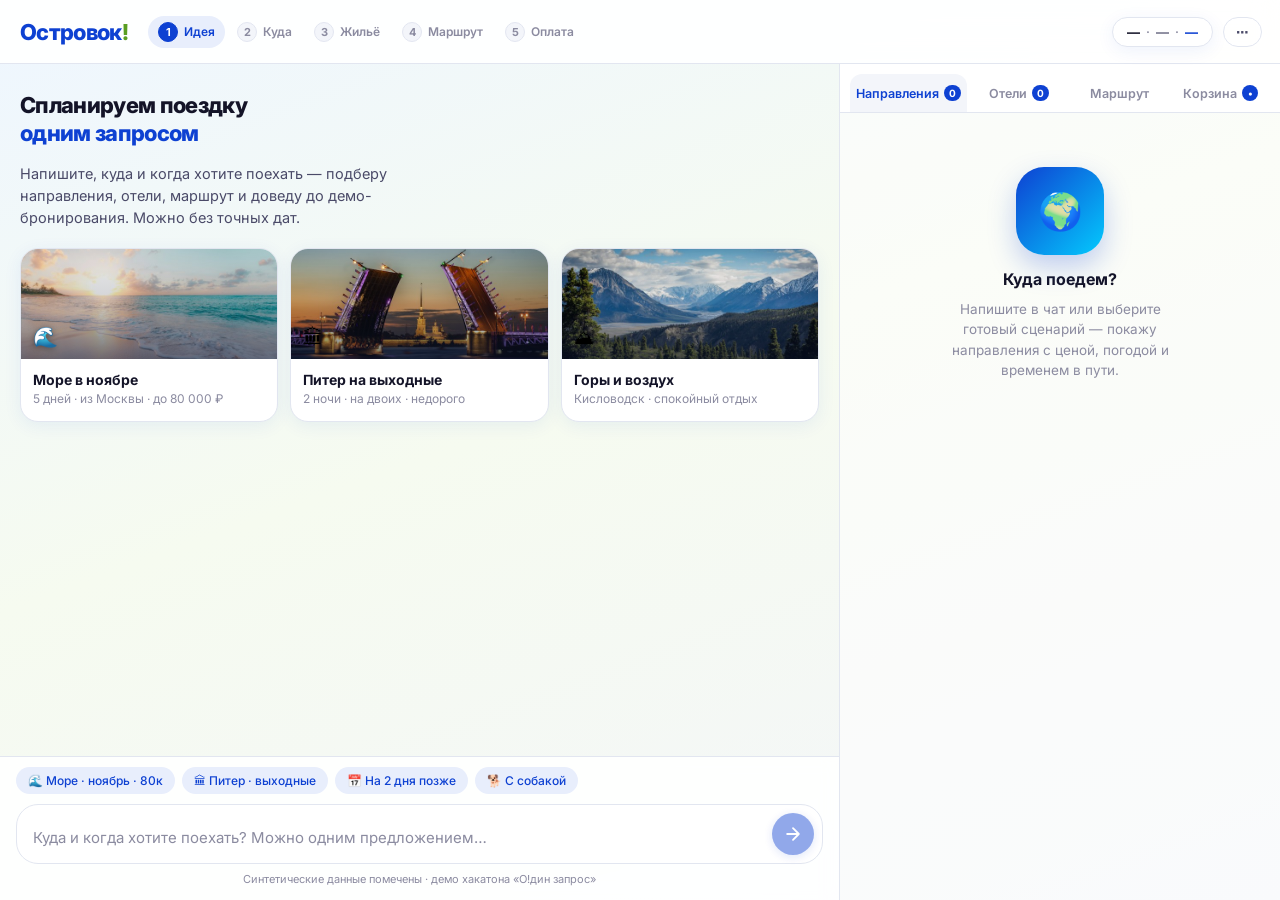
==== index.html @ 37db2387 "лох" ====
<!DOCTYPE html>
<html lang="ru">
<head>
  <meta charset="UTF-8" />
  <meta name="viewport" content="width=device-width, initial-scale=1.0" />
  <title>Островок! · Планировщик поездки</title>
  <link rel="stylesheet" href="css/main.css" />
  <link rel="stylesheet" href="css/chat.css" />
  <link rel="stylesheet" href="css/destinations.css" />
  <link rel="stylesheet" href="css/hotels.css" />
  <link rel="stylesheet" href="css/itinerary.css" />
  <link rel="stylesheet" href="css/checkout.css" />
  <link rel="stylesheet" href="css/responsive.css" />
  <link rel="preconnect" href="https://fonts.googleapis.com" />
  <link rel="preconnect" href="https://fonts.gstatic.com" crossorigin />
  <link href="https://fonts.googleapis.com/css2?family=Inter:wght@400;500;600;700;800&display=swap" rel="stylesheet" />
</head>
<body>
  <div class="app">
    <header class="header">
      <div class="header__brand">
        <span class="logo">Островок<span class="logo__bang">!</span></span>
        <nav class="stepper" id="stepper" aria-label="Этапы поездки">
          <div class="step is-active" data-stage="inspiration"><span>1</span>Идея</div>
          <div class="step" data-stage="destinations"><span>2</span>Куда</div>
          <div class="step" data-stage="hotels"><span>3</span>Жильё</div>
          <div class="step" data-stage="itinerary"><span>4</span>Маршрут</div>
          <div class="step" data-stage="checkout"><span>5</span>Оплата</div>
        </nav>
      </div>
      <div class="header__controls">
        <div class="trip-summary" id="tripSummary" hidden>
          <span class="trip-summary__place" id="summaryPlace">—</span>
          <span class="trip-summary__sep">·</span>
          <span class="trip-summary__meta" id="summaryMeta">—</span>
          <span class="trip-summary__sep">·</span>
          <span class="trip-summary__price" id="summaryPrice">—</span>
        </div>
        <div class="header__menu">
          <button class="btn btn--ghost btn--sm" id="btnMenu" title="Настройки" type="button">⋯</button>
          <div class="menu" id="menu" hidden>
            <label class="menu__item">
              <input type="checkbox" id="mockToggle" checked />
              <span>Mock API (без backend)</span>
            </label>
            <button type="button" class="menu__item menu__btn" id="btnNewSession">Новая сессия</button>
            <div class="menu__hint">API: <code id="apiBaseLabel">localhost:8000</code></div>
          </div>
        </div>
      </div>
    </header>

    <main class="layout">
      <section class="panel panel--chat">
        <div class="chat" id="chat">
          <div class="chat__messages" id="messages"></div>
          <div class="chat__composer">
            <div class="chat__hints" id="hints">
              <button type="button" class="hint" data-text="Хочу на море на 5 дней в ноябре, из Москвы, бюджет до 80 тысяч">🌊 Море · ноябрь · 80к</button>
              <button type="button" class="hint" data-text="Выходные в Питере на двоих, интересно и недорого">🏛 Питер · выходные</button>
              <button type="button" class="hint" data-text="На два дня позже">📅 На 2 дня позже</button>
              <button type="button" class="hint" data-text="С нами собака">🐕 С собакой</button>
            </div>
            <form class="composer" id="composer">
              <textarea id="input" class="composer__input" rows="1"
                placeholder="Куда и когда хотите поехать? Можно одним предложением…"
                autocomplete="off"></textarea>
              <button type="submit" class="btn btn--primary composer__send" id="btnSend" disabled aria-label="Отправить">
                <svg width="20" height="20" viewBox="0 0 24 24" fill="none"><path d="M5 12h14M12 5l7 7-7 7" stroke="currentColor" stroke-width="2.2" stroke-linecap="round" stroke-linejoin="round"/></svg>
              </button>
            </form>
            <p class="composer__note">Синтетические данные помечены · демо хакатона «О!дин запрос»</p>
          </div>
        </div>
      </section>

      <section class="panel panel--side">
        <div class="tabs" role="tablist">
          <button class="tab is-active" data-tab="destinations" type="button">
            Направления <span class="tab__count" id="countDest" hidden>0</span>
          </button>
          <button class="tab" data-tab="hotels" type="button">
            Отели <span class="tab__count" id="countHotels" hidden>0</span>
          </button>
          <button class="tab" data-tab="itinerary" type="button">Маршрут</button>
          <button class="tab" data-tab="cart" type="button">
            Корзина <span class="tab__count" id="countCart" hidden>•</span>
          </button>
        </div>

        <div class="tab-panels">
          <div class="tab-panel is-active" id="panel-destinations">
            <div class="empty" id="destEmpty">
              <div class="empty__visual empty__visual--dest"></div>
              <h3 class="empty__title">Куда поедем?</h3>
              <p>Напишите в чат или выберите готовый сценарий — покажу направления с ценой, погодой и временем в пути.</p>
            </div>
            <div class="cards" id="destCards"></div>
          </div>

          <div class="tab-panel" id="panel-hotels">
            <div class="empty" id="hotelsEmpty">
              <div class="empty__visual empty__visual--hotel"></div>
              <h3 class="empty__title">Жильё появится здесь</h3>
              <p>После выбора направления подберу отели с объяснением, почему они подходят.</p>
            </div>
            <div class="cards" id="hotelCards"></div>
          </div>

          <div class="tab-panel" id="panel-itinerary">
            <div class="empty" id="itinEmpty">
              <div class="empty__visual empty__visual--route"></div>
              <h3 class="empty__title">Маршрут соберётся сам</h3>
              <p>Перелёт → трансфер → заселение → обратный путь. Проверю состыковки и покажу риски.</p>
            </div>
            <div id="itineraryRoot"></div>
          </div>

          <div class="tab-panel" id="panel-cart">
            <div class="empty" id="cartEmpty">
              <div class="empty__visual empty__visual--cart"></div>
              <h3 class="empty__title">Корзина пока пуста</h3>
              <p>Когда соберём поездку — здесь будет итоговая стоимость и кнопка демо-бронирования.</p>
            </div>
            <div id="cartRoot"></div>
          </div>
        </div>
      </section>
    </main>

    <div class="toast" id="toast" hidden role="status"></div>
  </div>
  <script type="module" src="js/main.js"></script>
</body>
</html>
---- css/main.css ----
:root {
  --green: #a8e063;
  --green-soft: #e8f8c8;
  --green-dark: #5a9e22;
  --blue: #0e41d2;
  --blue-soft: #e8eefc;
  --blue-deep: #0a2fa0;
  --ink: #141428;
  --ink-soft: #4a4a68;
  --muted: #8b8ba0;
  --bg: #f3f5fa;
  --bg-wash: linear-gradient(160deg, #eef6ff 0%, #f6fbf0 45%, #f3f5fa 100%);
  --surface: #ffffff;
  --border: #e2e6f0;
  --danger: #e5484d;
  --warning: #f5a524;
  --radius: 18px;
  --radius-sm: 12px;
  --shadow: 0 4px 18px rgba(14, 65, 210, 0.07);
  --shadow-lg: 0 14px 40px rgba(14, 65, 210, 0.12);
  --font: "Inter", system-ui, -apple-system, sans-serif;
  --header-h: 64px;
}
*, *::before, *::after { box-sizing: border-box; margin: 0; padding: 0; }
html, body {
  height: 100%;
  font-family: var(--font);
  background: var(--bg);
  color: var(--ink);
  -webkit-font-smoothing: antialiased;
}
button, textarea, input { font-family: inherit; }
.app {
  display: flex; flex-direction: column; height: 100%;
  max-width: 1480px; margin: 0 auto; background: var(--bg-wash);
}
.header {
  height: var(--header-h);
  display: flex; align-items: center; justify-content: space-between;
  padding: 0 18px 0 20px;
  background: rgba(255,255,255,0.92); backdrop-filter: blur(12px);
  border-bottom: 1px solid var(--border); flex-shrink: 0; z-index: 20; gap: 16px;
}
.header__brand { display: flex; align-items: center; gap: 20px; min-width: 0; }
.logo { font-size: 22px; font-weight: 800; color: var(--blue); letter-spacing: -0.03em; flex-shrink: 0; }
.logo__bang { color: var(--green-dark); }
.stepper { display: flex; align-items: center; gap: 2px; }
.step {
  display: flex; align-items: center; gap: 6px;
  font-size: 12px; font-weight: 600; color: var(--muted);
  padding: 6px 10px; border-radius: 999px; white-space: nowrap; transition: all 0.2s;
}
.step span {
  width: 20px; height: 20px; border-radius: 50%;
  background: var(--bg); border: 1.5px solid var(--border);
  display: inline-flex; align-items: center; justify-content: center;
  font-size: 11px; font-weight: 700;
}
.step.is-active { color: var(--blue); background: var(--blue-soft); }
.step.is-active span { background: var(--blue); border-color: var(--blue); color: #fff; }
.step.is-done { color: var(--green-dark); }
.step.is-done span { background: var(--green); border-color: var(--green); color: var(--ink); }
.trip-summary {
  display: flex; align-items: center; gap: 6px;
  background: var(--surface); border: 1px solid var(--border); border-radius: 999px;
  padding: 6px 14px; font-size: 13px; font-weight: 500; box-shadow: var(--shadow);
  max-width: 360px; overflow: hidden;
}
.trip-summary__place { font-weight: 700; color: var(--ink); }
.trip-summary__meta { color: var(--ink-soft); }
.trip-summary__price { font-weight: 700; color: var(--blue); }
.trip-summary__sep { color: var(--muted); }
.header__controls { display: flex; align-items: center; gap: 10px; flex-shrink: 0; }
.header__menu { position: relative; }
.menu {
  position: absolute; right: 0; top: calc(100% + 8px);
  background: var(--surface); border: 1px solid var(--border); border-radius: var(--radius-sm);
  box-shadow: var(--shadow-lg); padding: 8px; min-width: 220px; z-index: 50;
}
.menu__item {
  display: flex; align-items: center; gap: 8px; width: 100%;
  padding: 10px 12px; font-size: 13px; color: var(--ink);
  border-radius: 8px; cursor: pointer; border: none; background: none; text-align: left;
}
.menu__item:hover { background: var(--bg); }
.menu__btn { font-weight: 600; }
.menu__hint { font-size: 11px; color: var(--muted); padding: 6px 12px 4px; }
.menu__hint code { font-size: 11px; }
.btn {
  display: inline-flex; align-items: center; justify-content: center; gap: 6px;
  border: none; border-radius: 999px; font-weight: 600; font-size: 14px;
  cursor: pointer; transition: background 0.15s, transform 0.1s, box-shadow 0.15s; white-space: nowrap;
}
.btn:active { transform: scale(0.97); }
.btn:disabled { opacity: 0.45; cursor: not-allowed; transform: none; }
.btn--primary {
  background: var(--blue); color: #fff; padding: 10px 18px;
  box-shadow: 0 2px 10px rgba(14, 65, 210, 0.28);
}
.btn--primary:hover:not(:disabled) { background: var(--blue-deep); }
.btn--secondary { background: var(--green); color: var(--ink); padding: 10px 18px; }
.btn--secondary:hover:not(:disabled) { background: var(--green-dark); color: #fff; }
.btn--ghost {
  background: transparent; color: var(--ink-soft); border: 1px solid var(--border); padding: 8px 14px;
}
.btn--ghost:hover:not(:disabled) { background: var(--bg); color: var(--ink); }
.btn--sm { font-size: 13px; padding: 6px 12px; }
.btn--block { width: 100%; }
.layout {
  display: grid; grid-template-columns: 1fr minmax(340px, 440px);
  flex: 1; min-height: 0; overflow: hidden;
}
.panel { display: flex; flex-direction: column; min-height: 0; }
.panel--chat { background: transparent; border-right: 1px solid var(--border); }
.panel--side { background: rgba(255,255,255,0.55); }
.tabs {
  display: flex; gap: 2px; padding: 10px 10px 0;
  background: var(--surface); border-bottom: 1px solid var(--border); flex-shrink: 0;
}
.tab {
  flex: 1; padding: 11px 6px; border: none; background: transparent;
  font-size: 12.5px; font-weight: 600; color: var(--muted);
  border-radius: var(--radius-sm) var(--radius-sm) 0 0; cursor: pointer;
  transition: color 0.15s, background 0.15s;
  display: flex; align-items: center; justify-content: center; gap: 5px;
}
.tab:hover { color: var(--ink-soft); }
.tab.is-active { color: var(--blue); background: var(--bg); }
.tab__count {
  background: var(--blue); color: #fff; font-size: 10px; font-weight: 700;
  min-width: 16px; height: 16px; border-radius: 999px; padding: 0 5px;
  display: inline-flex; align-items: center; justify-content: center;
}
.tab-panels { flex: 1; overflow-y: auto; padding: 14px; }
.tab-panel { display: none; }
.tab-panel.is-active { display: block; }
.empty {
  display: flex; flex-direction: column; align-items: center; text-align: center;
  padding: 40px 20px; color: var(--ink-soft); gap: 10px;
}
.empty__visual {
  width: 88px; height: 88px; border-radius: 28px; margin-bottom: 4px;
  position: relative; overflow: hidden;
}
.empty__visual--dest {
  background: linear-gradient(135deg, #0e41d2 0%, #04cafd 100%);
  box-shadow: 0 12px 28px rgba(14, 65, 210, 0.25);
}
.empty__visual--dest::after {
  content: "🌍"; position: absolute; inset: 0;
  display: flex; align-items: center; justify-content: center; font-size: 36px;
}
.empty__visual--hotel {
  background: linear-gradient(135deg, #a8e063 0%, #0e41d2 100%);
  box-shadow: 0 12px 28px rgba(168, 224, 99, 0.3);
}
.empty__visual--hotel::after {
  content: "🏨"; position: absolute; inset: 0;
  display: flex; align-items: center; justify-content: center; font-size: 36px;
}
.empty__visual--route {
  background: linear-gradient(135deg, #04cafd 0%, #0e41d2 100%);
  box-shadow: 0 12px 28px rgba(4, 202, 253, 0.25);
}
.empty__visual--route::after {
  content: "🗺"; position: absolute; inset: 0;
  display: flex; align-items: center; justify-content: center; font-size: 36px;
}
.empty__visual--cart {
  background: linear-gradient(135deg, #f5a524 0%, #a8e063 100%);
  box-shadow: 0 12px 28px rgba(245, 165, 36, 0.25);
}
.empty__visual--cart::after {
  content: "🛒"; position: absolute; inset: 0;
  display: flex; align-items: center; justify-content: center; font-size: 36px;
}
.empty__title { font-size: 16px; font-weight: 700; color: var(--ink); }
.empty p { font-size: 13.5px; max-width: 240px; line-height: 1.5; color: var(--muted); }
.cards { display: flex; flex-direction: column; gap: 12px; }
.card {
  background: var(--surface); border: 1px solid var(--border); border-radius: var(--radius);
  overflow: hidden; box-shadow: var(--shadow);
  transition: border-color 0.15s, box-shadow 0.15s, transform 0.15s;
}
.card:hover { border-color: #c5cff5; box-shadow: var(--shadow-lg); transform: translateY(-1px); }
.card.is-selected { border-color: var(--blue); box-shadow: 0 0 0 2px rgba(14, 65, 210, 0.22); }
.card__body { padding: 14px 16px 16px; }
.card__title { font-size: 16px; font-weight: 700; margin-bottom: 2px; line-height: 1.25; }
.card__meta { font-size: 13px; color: var(--ink-soft); line-height: 1.4; }
.card__price { font-size: 18px; font-weight: 800; color: var(--blue); letter-spacing: -0.02em; }
.card__price span { font-size: 12px; font-weight: 500; color: var(--muted); }
.card__tags { display: flex; flex-wrap: wrap; gap: 5px; margin: 8px 0; }
.tag {
  font-size: 11px; font-weight: 600; padding: 3px 8px; border-radius: 999px;
  background: var(--bg); color: var(--ink-soft);
}
.tag--demo { background: #fff4e5; color: #b76e00; }
.tag--source { background: var(--green-soft); color: var(--green-dark); }
.card__why {
  font-size: 13px; color: var(--ink-soft); line-height: 1.45;
  margin-top: 8px; padding-top: 8px; border-top: 1px dashed var(--border);
}
.card__actions { display: flex; gap: 8px; margin-top: 12px; }
.toast {
  position: fixed; bottom: 24px; left: 50%; transform: translateX(-50%);
  background: var(--ink); color: #fff; padding: 12px 22px; border-radius: 999px;
  font-size: 14px; font-weight: 500; box-shadow: var(--shadow-lg); z-index: 100;
  animation: toast-in 0.25s ease;
}
@keyframes toast-in {
  from { opacity: 0; transform: translateX(-50%) translateY(12px); }
  to { opacity: 1; transform: translateX(-50%) translateY(0); }
}
::-webkit-scrollbar { width: 6px; }
::-webkit-scrollbar-track { background: transparent; }
::-webkit-scrollbar-thumb { background: #d0d4e4; border-radius: 3px; }
---- css/chat.css ----
.chat { display: flex; flex-direction: column; height: 100%; min-height: 0; }
.chat__messages {
  flex: 1; overflow-y: auto; padding: 20px 20px 12px;
  display: flex; flex-direction: column; gap: 14px;
}
.msg {
  max-width: 88%; display: flex; flex-direction: column; gap: 4px;
  animation: msg-in 0.22s ease;
}
@keyframes msg-in {
  from { opacity: 0; transform: translateY(8px); }
  to { opacity: 1; transform: translateY(0); }
}
.msg--user { align-self: flex-end; }
.msg--agent { align-self: flex-start; }
.msg__row { display: flex; gap: 10px; align-items: flex-end; }
.msg--user .msg__row { flex-direction: row-reverse; }
.msg__avatar {
  width: 32px; height: 32px; border-radius: 50%; flex-shrink: 0;
  display: flex; align-items: center; justify-content: center;
  font-size: 14px; font-weight: 800;
}
.msg--agent .msg__avatar {
  background: linear-gradient(135deg, var(--blue), #04cafd);
  color: #fff; box-shadow: 0 2px 8px rgba(14,65,210,0.25);
}
.msg--user .msg__avatar { background: var(--green); color: var(--ink); }
.msg__bubble {
  padding: 12px 16px; border-radius: 18px;
  font-size: 14.5px; line-height: 1.55; white-space: pre-wrap; word-break: break-word;
}
.msg--user .msg__bubble {
  background: var(--blue); color: #fff; border-bottom-right-radius: 6px;
}
.msg--agent .msg__bubble {
  background: var(--surface); color: var(--ink);
  border: 1px solid var(--border); border-bottom-left-radius: 6px;
  box-shadow: var(--shadow);
}
.msg__meta { font-size: 11px; color: var(--muted); padding: 0 4px 0 42px; }
.msg--user .msg__meta { text-align: right; padding: 0 42px 0 4px; }

/* Welcome */
.welcome {
  display: flex; flex-direction: column; gap: 16px; padding: 8px 0 12px;
}
.welcome__title {
  font-size: 22px; font-weight: 800; letter-spacing: -0.03em; line-height: 1.25;
}
.welcome__title span { color: var(--blue); }
.welcome__sub {
  font-size: 14.5px; color: var(--ink-soft); line-height: 1.5; max-width: 440px;
}
.welcome__grid {
  display: grid; grid-template-columns: repeat(3, 1fr); gap: 12px; margin-top: 4px;
}
.scenario {
  border: none; cursor: pointer; text-align: left;
  background: var(--surface); border-radius: var(--radius);
  overflow: hidden; box-shadow: var(--shadow);
  border: 1px solid var(--border);
  transition: transform 0.15s, box-shadow 0.15s;
  padding: 0;
}
.scenario:hover { transform: translateY(-3px); box-shadow: var(--shadow-lg); }
.scenario__cover {
  height: 110px;
  background-size: cover;
  background-position: center;
  position: relative;
  display: flex;
  align-items: flex-end;
  padding: 10px 12px;
}
.scenario__cover::after {
  content: "";
  position: absolute;
  inset: 0;
  background: linear-gradient(to top, rgba(10, 20, 50, 0.55) 0%, rgba(10, 20, 50, 0.1) 55%, transparent 100%);
  pointer-events: none;
}
.scenario__cover--sea {
  background-image: url("../assets/sea.jpg");
}
.scenario__cover--city {
  background-image: url("../assets/spb.jpg");
}
.scenario__cover--mount {
  background-image: url("../assets/mountains.jpg");
}
.scenario__cover-label {
  position: relative;
  z-index: 1;
  font-size: 20px;
  filter: drop-shadow(0 1px 3px rgba(0,0,0,0.4));
}
.scenario__body { padding: 12px 12px 14px; }
.scenario__name { font-size: 14px; font-weight: 700; margin-bottom: 3px; color: var(--ink); }
.scenario__desc { font-size: 12px; color: var(--muted); line-height: 1.35; }

.typing {
  display: flex; gap: 5px; padding: 14px 18px;
  background: var(--surface); border: 1px solid var(--border);
  border-radius: 18px; border-bottom-left-radius: 6px; width: fit-content;
  box-shadow: var(--shadow);
}
.typing span {
  width: 7px; height: 7px; background: var(--muted); border-radius: 50%;
  animation: bounce 1.2s infinite ease-in-out;
}
.typing span:nth-child(2) { animation-delay: 0.15s; }
.typing span:nth-child(3) { animation-delay: 0.3s; }
@keyframes bounce {
  0%, 60%, 100% { transform: translateY(0); opacity: 0.5; }
  30% { transform: translateY(-5px); opacity: 1; }
}
.chat__composer {
  padding: 10px 16px 14px; border-top: 1px solid var(--border);
  background: rgba(255,255,255,0.9); backdrop-filter: blur(8px); flex-shrink: 0;
}
.chat__hints { display: flex; flex-wrap: wrap; gap: 7px; margin-bottom: 10px; }
.hint {
  font-size: 12px; font-weight: 500; color: var(--blue);
  background: var(--blue-soft); border: none; border-radius: 999px;
  padding: 6px 12px; cursor: pointer; transition: background 0.15s;
}
.hint:hover { background: #d4defa; }
.composer {
  display: flex; align-items: flex-end; gap: 10px;
  background: var(--surface); border: 1.5px solid var(--border);
  border-radius: 22px; padding: 8px 8px 8px 16px;
  transition: border-color 0.15s, box-shadow 0.15s;
}
.composer:focus-within {
  border-color: var(--blue); box-shadow: 0 0 0 3px rgba(14, 65, 210, 0.12);
}
.composer__input {
  flex: 1; border: none; background: transparent; resize: none;
  font-size: 15px; line-height: 1.45; max-height: 120px; outline: none;
  color: var(--ink); padding: 6px 0;
}
.composer__input::placeholder { color: var(--muted); }
.composer__send {
  width: 42px; height: 42px; padding: 0; border-radius: 50%; flex-shrink: 0;
}
.composer__note {
  font-size: 11px; color: var(--muted); text-align: center; margin-top: 8px;
}
---- css/destinations.css ----
.dest-card__cover {
  height: 86px; position: relative;
  display: flex; align-items: flex-end; justify-content: space-between;
  padding: 10px 14px; color: #fff;
}
.dest-card__cover-emoji { font-size: 28px; filter: drop-shadow(0 2px 4px rgba(0,0,0,0.2)); }
.dest-card__temp {
  font-size: 13px; font-weight: 700;
  background: rgba(255,255,255,0.22); backdrop-filter: blur(6px);
  padding: 4px 10px; border-radius: 999px;
}
.dest-card__stats {
  display: grid; grid-template-columns: 1fr 1fr; gap: 8px; margin: 10px 0;
  font-size: 13px;
}
.dest-card__stat {
  background: var(--bg); border-radius: var(--radius-sm); padding: 8px 10px;
}
.dest-card__stat strong { display: block; font-size: 14px; color: var(--ink); }
.dest-card__stat span { color: var(--muted); font-size: 11px; }
.cover-sochi { background: linear-gradient(135deg, #0e41d2 0%, #04cafd 100%); }
.cover-kaliningrad { background: linear-gradient(135deg, #1a5f4a 0%, #a8e063 100%); }
.cover-mineralnye { background: linear-gradient(135deg, #5b4b8a 0%, #04cafd 100%); }
.cover-spb { background: linear-gradient(135deg, #1e3a5f 0%, #7eb8da 100%); }
.cover-default { background: linear-gradient(135deg, #0e41d2 0%, #a8e063 100%); }
---- css/hotels.css ----
.hotel-card__header { display: flex; gap: 12px; }
.hotel-card__thumb {
  width: 76px; height: 76px; border-radius: var(--radius-sm); flex-shrink: 0;
  background: linear-gradient(135deg, var(--blue-soft), var(--green-soft));
  display: flex; align-items: center; justify-content: center; font-size: 30px;
}
.hotel-card__info { flex: 1; min-width: 0; }
.hotel-card__stars { color: #f5a524; font-size: 13px; letter-spacing: 1px; }
.hotel-card__amenities { display: flex; flex-wrap: wrap; gap: 4px; margin-top: 6px; }
.hotel-card__amenities .tag { font-size: 10px; }
.hotel-card__footer {
  display: flex; justify-content: space-between; align-items: center;
  margin-top: 10px; padding-top: 10px; border-top: 1px solid var(--border);
}
---- css/itinerary.css ----
.itin { display: flex; flex-direction: column; gap: 0; }
.itin__leg {
  display: grid; grid-template-columns: 28px 1fr; gap: 12px; position: relative;
}
.itin__dot {
  width: 12px; height: 12px; border-radius: 50%; background: var(--blue);
  margin-top: 6px; margin-left: 8px; z-index: 1;
  box-shadow: 0 0 0 3px var(--blue-soft);
}
.itin__leg:not(:last-child) .itin__dot::after {
  content: ""; position: absolute; left: 13px; top: 22px; bottom: -4px;
  width: 2px; background: var(--border);
}
.itin__body {
  background: var(--surface); border: 1px solid var(--border);
  border-radius: var(--radius); padding: 14px 16px; margin-bottom: 12px;
  box-shadow: var(--shadow);
}
.itin__type {
  font-size: 11px; font-weight: 700; text-transform: uppercase;
  letter-spacing: 0.04em; color: var(--blue); margin-bottom: 4px;
}
.itin__title { font-size: 15px; font-weight: 600; margin-bottom: 4px; }
.itin__detail { font-size: 13px; color: var(--ink-soft); line-height: 1.4; }
.itin__time { font-size: 12px; color: var(--muted); margin-top: 6px; }
.warnings { margin-top: 4px; display: flex; flex-direction: column; gap: 8px; }
.warning {
  background: #fff8e6; border: 1px solid #ffe0a3; border-radius: var(--radius-sm);
  padding: 12px 14px; font-size: 13px; color: #7a5a00; line-height: 1.4;
}
.warning--danger { background: #fff0f0; border-color: #ffc9c9; color: #a32d2f; }
.warning strong { display: block; margin-bottom: 2px; }
---- css/checkout.css ----
.cart { display: flex; flex-direction: column; gap: 14px; }
.cart__items { display: flex; flex-direction: column; gap: 10px; }
.cart-item {
  background: var(--surface); border: 1px solid var(--border); border-radius: var(--radius);
  padding: 14px 16px; display: flex; justify-content: space-between;
  align-items: flex-start; gap: 12px; box-shadow: var(--shadow);
}
.cart-item__label { font-size: 12px; color: var(--muted); margin-bottom: 2px; }
.cart-item__name { font-size: 15px; font-weight: 600; }
.cart-item__price { font-size: 15px; font-weight: 700; color: var(--blue); white-space: nowrap; }
.cart__total {
  background: var(--surface); border: 2px solid var(--blue); border-radius: var(--radius);
  padding: 16px; display: flex; justify-content: space-between; align-items: center;
}
.cart__total-label { font-size: 14px; color: var(--ink-soft); }
.cart__total-sum { font-size: 22px; font-weight: 800; color: var(--blue); }
.cart__demo-banner {
  background: linear-gradient(135deg, #fff8e6, #fff0f0);
  border: 1px solid #ffe0a3; border-radius: var(--radius);
  padding: 14px 16px; font-size: 13px; color: #7a5a00; line-height: 1.45;
}
.cart__demo-banner strong { display: block; margin-bottom: 4px; font-size: 14px; }
.cart__actions { display: flex; flex-direction: column; gap: 10px; }
.cart__confirm { width: 100%; padding: 14px; font-size: 15px; }
.cart__success { text-align: center; padding: 32px 16px; }
.cart__success-icon { font-size: 48px; margin-bottom: 12px; }
.cart__success h3 { font-size: 18px; margin-bottom: 8px; }
.cart__success p { font-size: 14px; color: var(--ink-soft); line-height: 1.45; }
.cart__booking-id {
  display: inline-block; margin-top: 12px; font-family: monospace;
  background: var(--bg); padding: 6px 12px; border-radius: 8px;
  font-size: 13px; color: var(--blue);
}
---- css/responsive.css ----
@media (max-width: 960px) {
  .layout { grid-template-columns: 1fr; grid-template-rows: 1fr auto; }
  .panel--chat { border-right: none; border-bottom: 1px solid var(--border); min-height: 52vh; }
  .panel--side { max-height: 42vh; }
  .stepper .step:not(.is-active):not(.is-done) { display: none; }
  .welcome__grid { grid-template-columns: 1fr; }
}
@media (max-width: 600px) {
  .header { padding: 0 12px; }
  .logo { font-size: 18px; }
  .trip-summary { display: none; }
  .chat__messages { padding: 14px 12px 8px; }
  .chat__composer { padding: 10px 12px 12px; }
  .tab-panels { padding: 12px; }
  .msg { max-width: 94%; }
  .chat__hints { display: none; }
  .step span + * { display: none; }
}
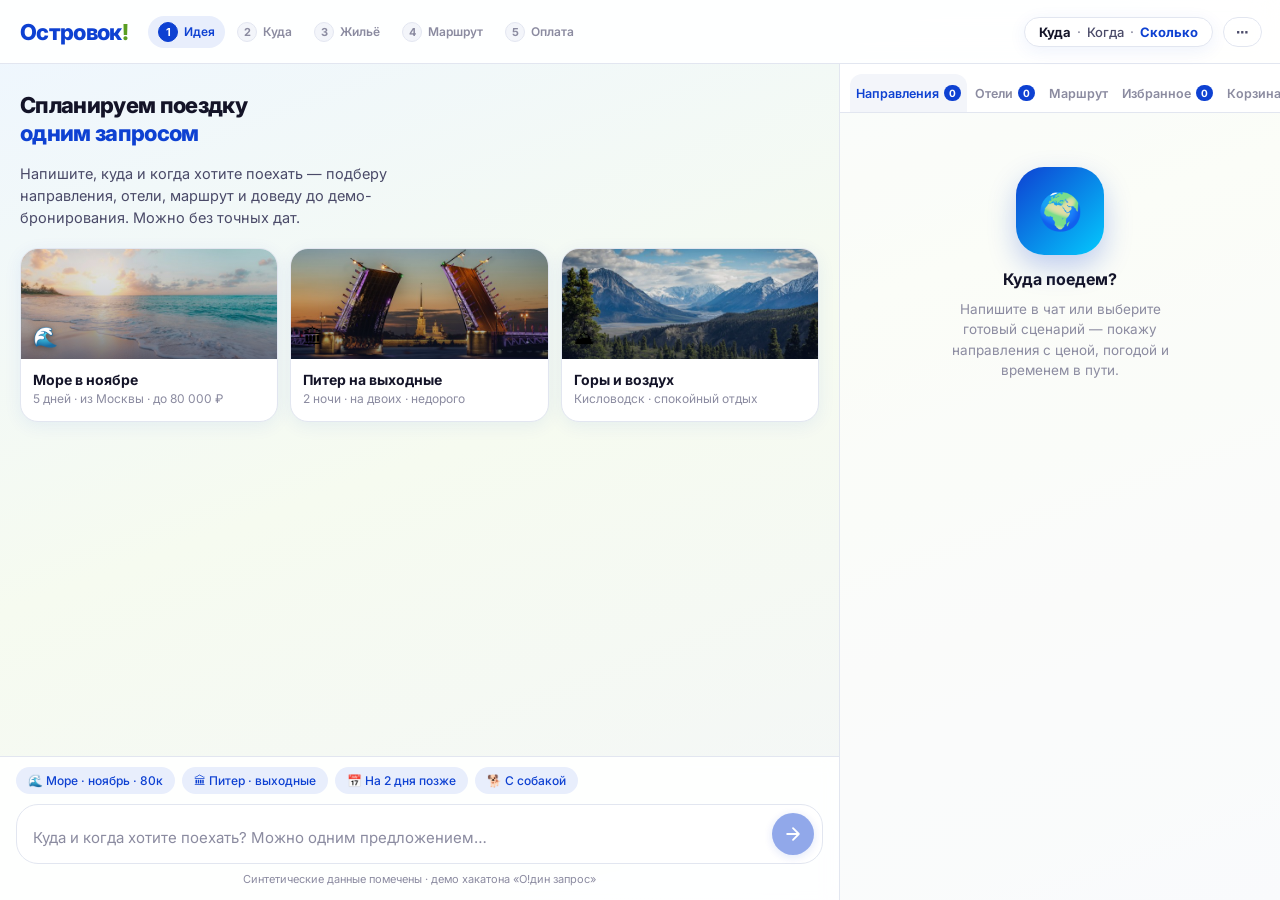
==== commit f298fb64: "пидр" ====
--- a/index.html
+++ b/index.html
@@ -10,6 +10,7 @@
   <link rel="stylesheet" href="css/hotels.css" />
   <link rel="stylesheet" href="css/itinerary.css" />
   <link rel="stylesheet" href="css/checkout.css" />
+  <link rel="stylesheet" href="css/favorites.css" />
   <link rel="stylesheet" href="css/responsive.css" />
   <link rel="preconnect" href="https://fonts.googleapis.com" />
   <link rel="preconnect" href="https://fonts.gstatic.com" crossorigin />
@@ -30,11 +31,11 @@
       </div>
       <div class="header__controls">
         <div class="trip-summary" id="tripSummary" hidden>
-          <span class="trip-summary__place" id="summaryPlace">—</span>
+          <span class="trip-summary__place" id="summaryPlace">Куда</span>
           <span class="trip-summary__sep">·</span>
-          <span class="trip-summary__meta" id="summaryMeta">—</span>
+          <span class="trip-summary__meta" id="summaryMeta">Когда</span>
           <span class="trip-summary__sep">·</span>
-          <span class="trip-summary__price" id="summaryPrice">—</span>
+          <span class="trip-summary__price" id="summaryPrice">Сколько</span>
         </div>
         <div class="header__menu">
           <button class="btn btn--ghost btn--sm" id="btnMenu" title="Настройки" type="button">⋯</button>
@@ -83,6 +84,9 @@
             Отели <span class="tab__count" id="countHotels" hidden>0</span>
           </button>
           <button class="tab" data-tab="itinerary" type="button">Маршрут</button>
+          <button class="tab" data-tab="favorites" type="button">
+            Избранное <span class="tab__count" id="countFav" hidden>0</span>
+          </button>
           <button class="tab" data-tab="cart" type="button">
             Корзина <span class="tab__count" id="countCart" hidden>•</span>
           </button>
@@ -116,6 +120,15 @@
             <div id="itineraryRoot"></div>
           </div>
 
+          <div class="tab-panel" id="panel-favorites">
+            <div class="empty" id="favEmpty">
+              <div class="empty__visual empty__visual--fav"></div>
+              <h3 class="empty__title">Пока пусто</h3>
+              <p>Нажмите ♡ на направлении или отеле — сохранится здесь и не пропадёт при новой поездке.</p>
+            </div>
+            <div id="favRoot"></div>
+          </div>
+
           <div class="tab-panel" id="panel-cart">
             <div class="empty" id="cartEmpty">
               <div class="empty__visual empty__visual--cart"></div>
--- a/css/favorites.css
+++ b/css/favorites.css
@@ -0,0 +1,113 @@
+/* Heart on cards */
+.fav-btn {
+  position: absolute;
+  top: 8px;
+  right: 8px;
+  z-index: 2;
+  width: 32px;
+  height: 32px;
+  border: none;
+  border-radius: 999px;
+  background: rgba(255, 255, 255, 0.9);
+  color: var(--muted);
+  font-size: 16px;
+  line-height: 1;
+  cursor: pointer;
+  display: flex;
+  align-items: center;
+  justify-content: center;
+  box-shadow: 0 2px 8px rgba(0, 0, 0, 0.12);
+  transition: transform 0.15s ease, color 0.15s ease, background 0.15s ease;
+}
+.fav-btn:hover {
+  transform: scale(1.08);
+  color: #e5484d;
+}
+.fav-btn.is-active {
+  color: #e5484d;
+  background: #fff;
+}
+.fav-btn--inline {
+  position: static;
+  width: 28px;
+  height: 28px;
+  flex-shrink: 0;
+  box-shadow: none;
+  background: var(--bg);
+}
+.card__title-row {
+  display: flex;
+  align-items: flex-start;
+  justify-content: space-between;
+  gap: 8px;
+}
+.card__title-row .card__title {
+  flex: 1;
+  min-width: 0;
+}
+
+/* Favorites panel */
+.fav-section {
+  margin-bottom: 20px;
+}
+.fav-section__title {
+  font-size: 13px;
+  font-weight: 600;
+  color: var(--muted);
+  text-transform: uppercase;
+  letter-spacing: 0.04em;
+  margin-bottom: 10px;
+}
+.fav-list {
+  display: flex;
+  flex-direction: column;
+  gap: 8px;
+}
+.fav-item {
+  display: flex;
+  align-items: center;
+  gap: 12px;
+  padding: 12px 14px;
+  background: var(--surface);
+  border: 1px solid var(--border);
+  border-radius: var(--radius-sm);
+  box-shadow: var(--shadow);
+}
+.fav-item__body {
+  flex: 1;
+  min-width: 0;
+}
+.fav-item__title {
+  font-weight: 600;
+  font-size: 14px;
+  color: var(--ink);
+}
+.fav-item__meta {
+  font-size: 12px;
+  color: var(--muted);
+  margin-top: 2px;
+}
+.fav-item__actions {
+  display: flex;
+  gap: 6px;
+  flex-shrink: 0;
+}
+.empty__visual--fav {
+  width: 64px;
+  height: 64px;
+  margin: 0 auto 12px;
+  border-radius: 50%;
+  background: linear-gradient(135deg, #ffe4e8, #fff0f3);
+  position: relative;
+}
+.empty__visual--fav::after {
+  content: "♡";
+  position: absolute;
+  inset: 0;
+  display: flex;
+  align-items: center;
+  justify-content: center;
+  font-size: 28px;
+  color: #e5484d;
+  opacity: 0.7;
+}
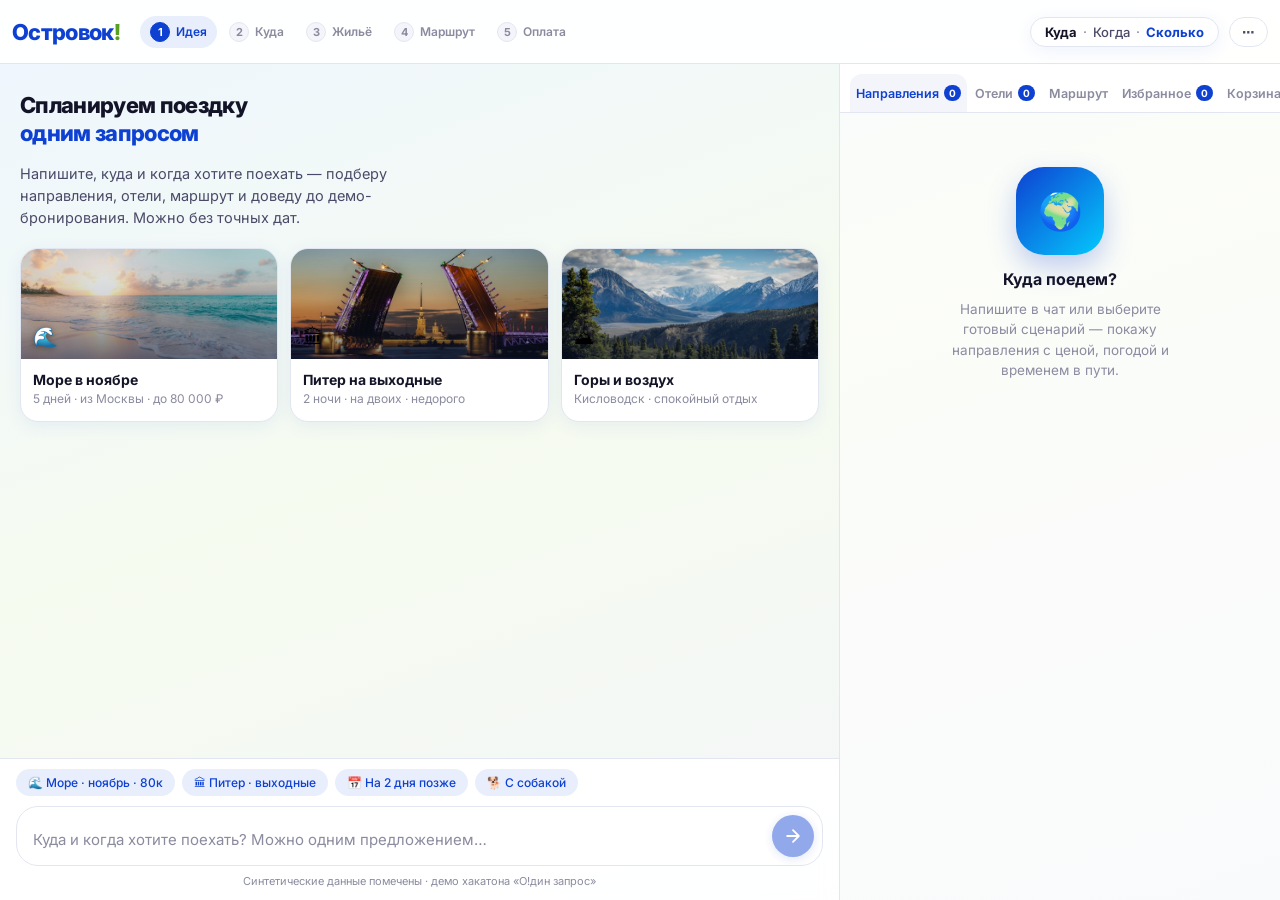
==== commit 5f4a7e80: "пузырь" ====
--- a/index.html
+++ b/index.html
@@ -2,7 +2,7 @@
 <html lang="ru">
 <head>
   <meta charset="UTF-8" />
-  <meta name="viewport" content="width=device-width, initial-scale=1.0" />
+  <meta name="viewport" content="width=device-width, initial-scale=1.0, viewport-fit=cover" />
   <title>Островок! · Планировщик поездки</title>
   <link rel="stylesheet" href="css/main.css" />
   <link rel="stylesheet" href="css/chat.css" />
--- a/css/main.css
+++ b/css/main.css
@@ -107,12 +107,24 @@
 .btn--sm { font-size: 13px; padding: 6px 12px; }
 .btn--block { width: 100%; }
 .layout {
-  display: grid; grid-template-columns: 1fr minmax(340px, 440px);
-  flex: 1; min-height: 0; overflow: hidden;
+  display: grid;
+  grid-template-columns: 1fr minmax(340px, 440px);
+  grid-template-rows: 1fr;
+  grid-template-areas: "chat side";
+  flex: 1;
+  min-height: 0;
+  overflow: hidden;
 }
 .panel { display: flex; flex-direction: column; min-height: 0; }
-.panel--chat { background: transparent; border-right: 1px solid var(--border); }
-.panel--side { background: rgba(255,255,255,0.55); }
+.panel--chat {
+  grid-area: chat;
+  background: transparent;
+  border-right: 1px solid var(--border);
+}
+.panel--side {
+  grid-area: side;
+  background: rgba(255,255,255,0.55);
+}
 .tabs {
   display: flex; gap: 2px; padding: 10px 10px 0;
   background: var(--surface); border-bottom: 1px solid var(--border); flex-shrink: 0;
--- a/css/responsive.css
+++ b/css/responsive.css
@@ -1,18 +1,405 @@
-@media (max-width: 960px) {
-  .layout { grid-template-columns: 1fr; grid-template-rows: 1fr auto; }
-  .panel--chat { border-right: none; border-bottom: 1px solid var(--border); min-height: 52vh; }
-  .panel--side { max-height: 42vh; }
-  .stepper .step:not(.is-active):not(.is-done) { display: none; }
-  .welcome__grid { grid-template-columns: 1fr; }
-}
-@media (max-width: 600px) {
-  .header { padding: 0 12px; }
-  .logo { font-size: 18px; }
-  .trip-summary { display: none; }
-  .chat__messages { padding: 14px 12px 8px; }
-  .chat__composer { padding: 10px 12px 12px; }
-  .tab-panels { padding: 12px; }
-  .msg { max-width: 94%; }
-  .chat__hints { display: none; }
-  .step span + * { display: none; }
-}
+/* ============================================================
+   Adaptive layout on CSS Grid
+   Breakpoints: desktop > tablet > phone > small phone
+   ============================================================ */
+
+/* Base: fluid type & safe areas */
+html {
+  -webkit-text-size-adjust: 100%;
+  text-size-adjust: 100%;
+}
+
+.app {
+  min-height: 100dvh;
+  min-height: 100vh;
+}
+
+/* ---------- Large tablet / small laptop ≤ 1100px ---------- */
+@media (max-width: 1100px) {
+  .layout {
+    grid-template-columns: 1fr minmax(300px, 380px);
+  }
+
+  .step {
+    padding: 6px 8px;
+    font-size: 11.5px;
+  }
+
+  .step span + * {
+    /* keep labels on tablet landscape */
+  }
+}
+
+/* ---------- Tablet portrait / narrow desktop ≤ 900px ---------- */
+@media (max-width: 900px) {
+  .header {
+    height: auto;
+    min-height: var(--header-h);
+    flex-wrap: wrap;
+    padding: 10px 14px;
+    gap: 10px;
+  }
+
+  .header__brand {
+    flex: 1 1 auto;
+    gap: 12px;
+    min-width: 0;
+  }
+
+  .header__controls {
+    flex: 0 0 auto;
+  }
+
+  .stepper {
+    flex-wrap: wrap;
+  }
+
+  /* Main: chat on top, results below — CSS Grid */
+  .layout {
+    display: grid;
+    grid-template-columns: 1fr;
+    grid-template-rows: minmax(0, 1fr) minmax(240px, 42vh);
+    grid-template-areas:
+      "chat"
+      "side";
+  }
+
+  .panel--chat {
+    grid-area: chat;
+    border-right: none;
+    border-bottom: 1px solid var(--border);
+    min-height: 0;
+  }
+
+  .panel--side {
+    grid-area: side;
+    max-height: none;
+    min-height: 0;
+  }
+
+  .trip-summary {
+    max-width: 220px;
+  }
+
+  .trip-summary__meta {
+    display: none;
+  }
+
+  /* Welcome scenarios: 3 → auto-fit */
+  .welcome__grid {
+    display: grid;
+    grid-template-columns: repeat(auto-fit, minmax(140px, 1fr));
+    gap: 10px;
+  }
+
+  .scenario__cover {
+    height: 96px;
+  }
+}
+
+/* ---------- Large phone / small tablet ≤ 700px ---------- */
+@media (max-width: 700px) {
+  .header {
+    padding: 8px 12px;
+  }
+
+  .logo {
+    font-size: 18px;
+  }
+
+  /* Stepper: only numbers + active/done labels hidden for inactive */
+  .step:not(.is-active):not(.is-done) span + * {
+    display: none;
+  }
+
+  .step {
+    padding: 5px 7px;
+    gap: 4px;
+    font-size: 11px;
+  }
+
+  .trip-summary {
+    display: none;
+  }
+
+  .layout {
+    grid-template-rows: minmax(0, 1fr) minmax(220px, 40vh);
+  }
+
+  .welcome__title {
+    font-size: 19px;
+  }
+
+  .welcome__grid {
+    grid-template-columns: 1fr;
+  }
+
+  .scenario {
+    display: grid;
+    grid-template-columns: 100px 1fr;
+    align-items: stretch;
+  }
+
+  .scenario__cover {
+    height: 100%;
+    min-height: 88px;
+  }
+
+  .scenario__body {
+    display: flex;
+    flex-direction: column;
+    justify-content: center;
+  }
+
+  .chat__messages {
+    padding: 14px 12px 8px;
+  }
+
+  .chat__composer {
+    padding: 8px 12px 12px;
+  }
+
+  .chat__hints {
+    gap: 6px;
+    margin-bottom: 8px;
+  }
+
+  .hint {
+    font-size: 11px;
+    padding: 5px 10px;
+  }
+
+  .tab {
+    font-size: 11.5px;
+    padding: 10px 4px;
+  }
+
+  .tab-panels {
+    padding: 12px;
+  }
+
+  .msg {
+    max-width: 94%;
+  }
+
+  .msg__meta {
+    padding-left: 42px;
+  }
+
+  .msg--user .msg__meta {
+    padding-right: 42px;
+  }
+}
+
+/* ---------- Phone ≤ 480px ---------- */
+@media (max-width: 480px) {
+  .header {
+    padding: 8px 10px;
+    gap: 8px;
+  }
+
+  .logo {
+    font-size: 17px;
+  }
+
+  /* Compact stepper: circles only */
+  .step span + * {
+    display: none;
+  }
+
+  .step {
+    padding: 4px;
+  }
+
+  .stepper {
+    gap: 0;
+  }
+
+  .layout {
+    grid-template-rows: minmax(0, 1fr) minmax(200px, 38vh);
+  }
+
+  .chat__hints {
+    display: none;
+  }
+
+  .welcome__title {
+    font-size: 17px;
+  }
+
+  .welcome__sub {
+    font-size: 13px;
+  }
+
+  .scenario {
+    grid-template-columns: 84px 1fr;
+  }
+
+  .scenario__cover {
+    min-height: 76px;
+  }
+
+  .scenario__name {
+    font-size: 13px;
+  }
+
+  .scenario__desc {
+    font-size: 11px;
+  }
+
+  .composer {
+    border-radius: 18px;
+    padding: 6px 6px 6px 12px;
+  }
+
+  .composer__input {
+    font-size: 16px; /* prevents iOS zoom on focus */
+  }
+
+  .composer__send {
+    width: 40px;
+    height: 40px;
+  }
+
+  .tabs {
+    padding: 8px 6px 0;
+    overflow-x: auto;
+    flex-wrap: nowrap;
+  }
+
+  .tab {
+    flex: 1 0 auto;
+    min-width: 0;
+    font-size: 11px;
+    padding: 9px 6px;
+  }
+
+  .card__title {
+    font-size: 15px;
+  }
+
+  .card__price {
+    font-size: 16px;
+  }
+
+  .dest-card__cover {
+    height: 72px;
+  }
+
+  .hotel-card__thumb {
+    width: 64px;
+    height: 64px;
+    font-size: 24px;
+  }
+
+  .empty {
+    padding: 28px 14px;
+  }
+
+  .empty__visual {
+    width: 72px;
+    height: 72px;
+    border-radius: 22px;
+  }
+}
+
+/* ---------- Very small phones ≤ 360px ---------- */
+@media (max-width: 360px) {
+  .logo {
+    font-size: 15px;
+  }
+
+  .header__brand {
+    gap: 8px;
+  }
+
+  .layout {
+    grid-template-rows: minmax(0, 1fr) minmax(180px, 36vh);
+  }
+
+  .scenario {
+    grid-template-columns: 1fr;
+  }
+
+  .scenario__cover {
+    height: 90px;
+    min-height: 90px;
+  }
+
+  .tab {
+    font-size: 10.5px;
+    padding: 8px 4px;
+  }
+}
+
+/* ---------- Landscape phones ---------- */
+@media (max-height: 500px) and (orientation: landscape) {
+  .layout {
+    grid-template-columns: 1fr 1fr;
+    grid-template-rows: 1fr;
+    grid-template-areas: "chat side";
+  }
+
+  .panel--chat {
+    border-right: 1px solid var(--border);
+    border-bottom: none;
+  }
+
+  .header {
+    padding: 6px 12px;
+  }
+
+  .step span + * {
+    display: none;
+  }
+
+  .welcome__grid {
+    grid-template-columns: repeat(3, 1fr);
+  }
+
+  .scenario {
+    grid-template-columns: 1fr;
+  }
+
+  .scenario__cover {
+    height: 64px;
+    min-height: 64px;
+  }
+
+  .chat__hints {
+    display: none;
+  }
+}
+
+/* ---------- Touch targets ---------- */
+@media (pointer: coarse) {
+  .btn--sm {
+    min-height: 36px;
+    padding: 8px 14px;
+  }
+
+  .hint {
+    min-height: 32px;
+  }
+
+  .tab {
+    min-height: 40px;
+  }
+
+  .composer__send {
+    min-width: 44px;
+    min-height: 44px;
+  }
+}
+
+/* ---------- Safe area (notch / home indicator) ---------- */
+@supports (padding: max(0px)) {
+  .chat__composer {
+    padding-bottom: max(12px, env(safe-area-inset-bottom));
+  }
+
+  .header {
+    padding-left: max(12px, env(safe-area-inset-left));
+    padding-right: max(12px, env(safe-area-inset-right));
+  }
+}
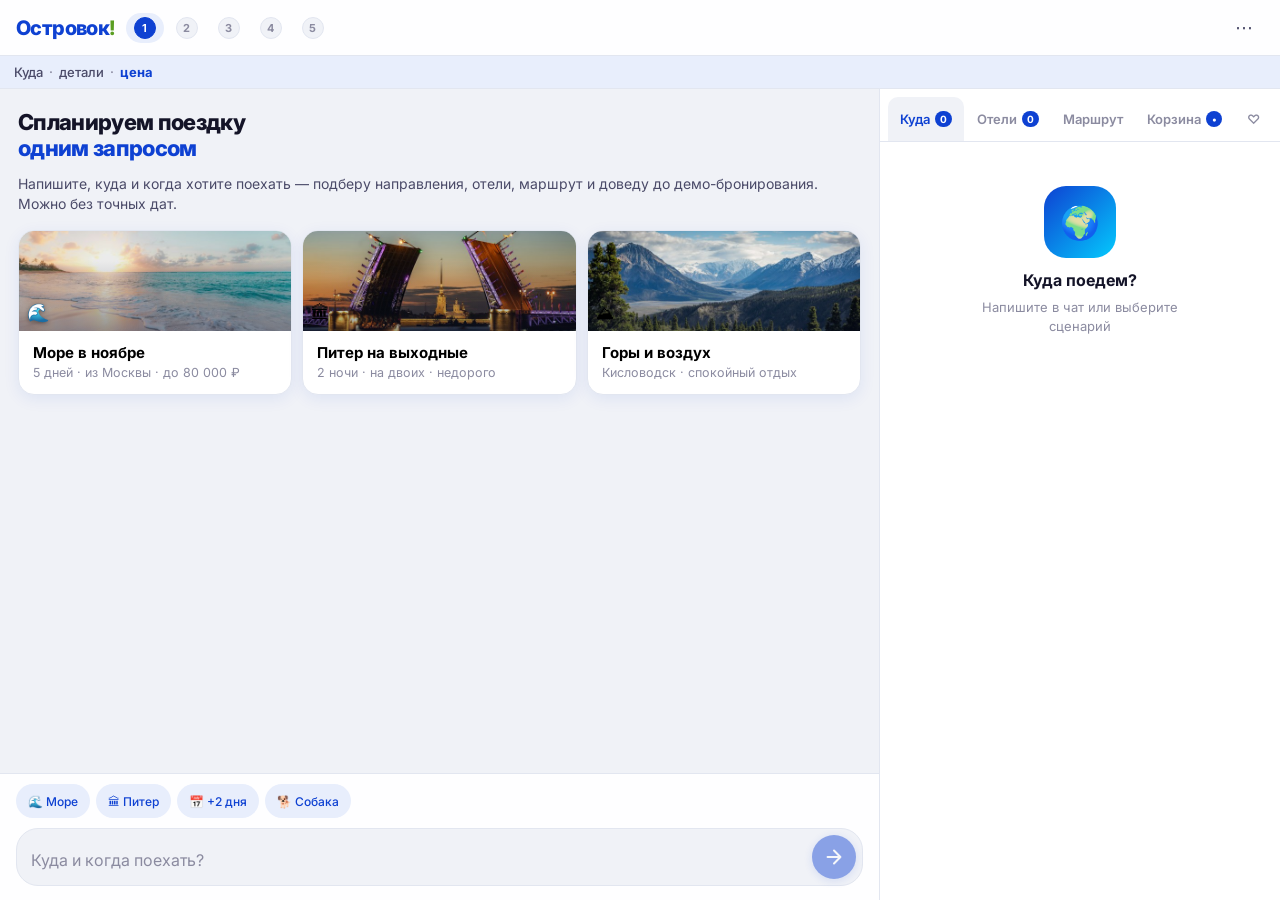
==== commit 1f04713a: "олух" ====
--- a/index.html
+++ b/index.html
@@ -2,7 +2,9 @@
 <html lang="ru">
 <head>
   <meta charset="UTF-8" />
-  <meta name="viewport" content="width=device-width, initial-scale=1.0, viewport-fit=cover" />
+  <meta name="viewport" content="width=device-width, initial-scale=1.0, viewport-fit=cover, maximum-scale=1" />
+  <meta name="theme-color" content="#0e41d2" />
+  <meta name="apple-mobile-web-app-capable" content="yes" />
   <title>Островок! · Планировщик поездки</title>
   <link rel="stylesheet" href="css/main.css" />
   <link rel="stylesheet" href="css/chat.css" />
@@ -18,31 +20,29 @@
 </head>
 <body>
   <div class="app">
+    <!-- Compact mobile header -->
     <header class="header">
-      <div class="header__brand">
+      <div class="header__left">
         <span class="logo">Островок<span class="logo__bang">!</span></span>
-        <nav class="stepper" id="stepper" aria-label="Этапы поездки">
-          <div class="step is-active" data-stage="inspiration"><span>1</span>Идея</div>
-          <div class="step" data-stage="destinations"><span>2</span>Куда</div>
-          <div class="step" data-stage="hotels"><span>3</span>Жильё</div>
-          <div class="step" data-stage="itinerary"><span>4</span>Маршрут</div>
-          <div class="step" data-stage="checkout"><span>5</span>Оплата</div>
-        </nav>
+        <div class="stepper" id="stepper" aria-label="Этапы">
+          <div class="step is-active" data-stage="inspiration"><span>1</span></div>
+          <div class="step" data-stage="destinations"><span>2</span></div>
+          <div class="step" data-stage="hotels"><span>3</span></div>
+          <div class="step" data-stage="itinerary"><span>4</span></div>
+          <div class="step" data-stage="checkout"><span>5</span></div>
+        </div>
       </div>
-      <div class="header__controls">
-        <div class="trip-summary" id="tripSummary" hidden>
-          <span class="trip-summary__place" id="summaryPlace">Куда</span>
-          <span class="trip-summary__sep">·</span>
-          <span class="trip-summary__meta" id="summaryMeta">Когда</span>
-          <span class="trip-summary__sep">·</span>
-          <span class="trip-summary__price" id="summaryPrice">Сколько</span>
-        </div>
+      <div class="header__right">
+        <button type="button" class="btn-results" id="btnResults" aria-label="Результаты" hidden>
+          <span class="btn-results__label">Результаты</span>
+          <span class="btn-results__badge" id="resultsBadge">0</span>
+        </button>
         <div class="header__menu">
-          <button class="btn btn--ghost btn--sm" id="btnMenu" title="Настройки" type="button">⋯</button>
+          <button class="btn-icon" id="btnMenu" type="button" aria-label="Меню">⋯</button>
           <div class="menu" id="menu" hidden>
             <label class="menu__item">
               <input type="checkbox" id="mockToggle" checked />
-              <span>Mock API (без backend)</span>
+              <span>Mock API</span>
             </label>
             <button type="button" class="menu__item menu__btn" id="btnNewSession">Новая сессия</button>
             <div class="menu__hint">API: <code id="apiBaseLabel">localhost:8000</code></div>
@@ -51,45 +51,62 @@
       </div>
     </header>
 
+    <!-- Trip chip under header -->
+    <div class="trip-bar" id="tripSummary" hidden>
+      <span id="summaryPlace">Куда</span>
+      <span class="trip-bar__sep">·</span>
+      <span id="summaryMeta">детали</span>
+      <span class="trip-bar__sep">·</span>
+      <strong id="summaryPrice">цена</strong>
+    </div>
+
     <main class="layout">
-      <section class="panel panel--chat">
+      <!-- CHAT — primary on mobile -->
+      <section class="panel panel--chat" id="panelChat">
         <div class="chat" id="chat">
           <div class="chat__messages" id="messages"></div>
           <div class="chat__composer">
             <div class="chat__hints" id="hints">
-              <button type="button" class="hint" data-text="Хочу на море на 5 дней в ноябре, из Москвы, бюджет до 80 тысяч">🌊 Море · ноябрь · 80к</button>
-              <button type="button" class="hint" data-text="Выходные в Питере на двоих, интересно и недорого">🏛 Питер · выходные</button>
-              <button type="button" class="hint" data-text="На два дня позже">📅 На 2 дня позже</button>
-              <button type="button" class="hint" data-text="С нами собака">🐕 С собакой</button>
+              <button type="button" class="hint" data-text="Хочу на море на 5 дней в ноябре, из Москвы, бюджет до 80 тысяч">🌊 Море</button>
+              <button type="button" class="hint" data-text="Выходные в Питере на двоих, интересно и недорого">🏛 Питер</button>
+              <button type="button" class="hint" data-text="На два дня позже">📅 +2 дня</button>
+              <button type="button" class="hint" data-text="С нами собака">🐕 Собака</button>
             </div>
             <form class="composer" id="composer">
               <textarea id="input" class="composer__input" rows="1"
-                placeholder="Куда и когда хотите поехать? Можно одним предложением…"
-                autocomplete="off"></textarea>
+                placeholder="Куда и когда поехать?"
+                autocomplete="off" enterkeyhint="send"></textarea>
               <button type="submit" class="btn btn--primary composer__send" id="btnSend" disabled aria-label="Отправить">
-                <svg width="20" height="20" viewBox="0 0 24 24" fill="none"><path d="M5 12h14M12 5l7 7-7 7" stroke="currentColor" stroke-width="2.2" stroke-linecap="round" stroke-linejoin="round"/></svg>
+                <svg width="22" height="22" viewBox="0 0 24 24" fill="none"><path d="M5 12h14M12 5l7 7-7 7" stroke="currentColor" stroke-width="2.2" stroke-linecap="round" stroke-linejoin="round"/></svg>
               </button>
             </form>
-            <p class="composer__note">Синтетические данные помечены · демо хакатона «О!дин запрос»</p>
           </div>
         </div>
       </section>
 
-      <section class="panel panel--side">
+      <!-- RESULTS — sheet on mobile, column on desktop -->
+      <section class="panel panel--side" id="panelSide" aria-hidden="true">
+        <div class="sheet-handle" id="sheetHandle">
+          <div class="sheet-handle__bar"></div>
+          <span class="sheet-handle__hint">потяните вверх или вниз</span>
+          <div class="sheet-handle__title">
+            <span id="sheetTitle">Результаты</span>
+            <button type="button" class="sheet-close" id="btnCloseSheet" aria-label="Закрыть">✕</button>
+          </div>
+        </div>
+
         <div class="tabs" role="tablist">
           <button class="tab is-active" data-tab="destinations" type="button">
-            Направления <span class="tab__count" id="countDest" hidden>0</span>
+            Куда <span class="tab__count" id="countDest" hidden>0</span>
           </button>
           <button class="tab" data-tab="hotels" type="button">
             Отели <span class="tab__count" id="countHotels" hidden>0</span>
           </button>
           <button class="tab" data-tab="itinerary" type="button">Маршрут</button>
-          <button class="tab" data-tab="favorites" type="button">
-            Избранное <span class="tab__count" id="countFav" hidden>0</span>
-          </button>
           <button class="tab" data-tab="cart" type="button">
             Корзина <span class="tab__count" id="countCart" hidden>•</span>
           </button>
+          <button class="tab" data-tab="favorites" type="button">♡</button>
         </div>
 
         <div class="tab-panels">
@@ -97,7 +114,7 @@
             <div class="empty" id="destEmpty">
               <div class="empty__visual empty__visual--dest"></div>
               <h3 class="empty__title">Куда поедем?</h3>
-              <p>Напишите в чат или выберите готовый сценарий — покажу направления с ценой, погодой и временем в пути.</p>
+              <p>Напишите в чат или выберите сценарий</p>
             </div>
             <div class="cards" id="destCards"></div>
           </div>
@@ -105,8 +122,8 @@
           <div class="tab-panel" id="panel-hotels">
             <div class="empty" id="hotelsEmpty">
               <div class="empty__visual empty__visual--hotel"></div>
-              <h3 class="empty__title">Жильё появится здесь</h3>
-              <p>После выбора направления подберу отели с объяснением, почему они подходят.</p>
+              <h3 class="empty__title">Жильё</h3>
+              <p>Появится после выбора направления</p>
             </div>
             <div class="cards" id="hotelCards"></div>
           </div>
@@ -114,33 +131,34 @@
           <div class="tab-panel" id="panel-itinerary">
             <div class="empty" id="itinEmpty">
               <div class="empty__visual empty__visual--route"></div>
-              <h3 class="empty__title">Маршрут соберётся сам</h3>
-              <p>Перелёт → трансфер → заселение → обратный путь. Проверю состыковки и покажу риски.</p>
+              <h3 class="empty__title">Маршрут</h3>
+              <p>Соберу после выбора отеля</p>
             </div>
             <div id="itineraryRoot"></div>
+          </div>
+
+          <div class="tab-panel" id="panel-cart">
+            <div class="empty" id="cartEmpty">
+              <div class="empty__visual empty__visual--cart"></div>
+              <h3 class="empty__title">Корзина</h3>
+              <p>Здесь будет итог и демо-оплата</p>
+            </div>
+            <div id="cartRoot"></div>
           </div>
 
           <div class="tab-panel" id="panel-favorites">
             <div class="empty" id="favEmpty">
               <div class="empty__visual empty__visual--fav"></div>
-              <h3 class="empty__title">Пока пусто</h3>
-              <p>Нажмите ♡ на направлении или отеле — сохранится здесь и не пропадёт при новой поездке.</p>
+              <h3 class="empty__title">Избранное</h3>
+              <p>♡ на карточке — сохранится здесь</p>
             </div>
             <div id="favRoot"></div>
-          </div>
-
-          <div class="tab-panel" id="panel-cart">
-            <div class="empty" id="cartEmpty">
-              <div class="empty__visual empty__visual--cart"></div>
-              <h3 class="empty__title">Корзина пока пуста</h3>
-              <p>Когда соберём поездку — здесь будет итоговая стоимость и кнопка демо-бронирования.</p>
-            </div>
-            <div id="cartRoot"></div>
           </div>
         </div>
       </section>
     </main>
 
+<div class="sheet-backdrop" id="sheetBackdrop" hidden></div>
     <div class="toast" id="toast" hidden role="status"></div>
   </div>
   <script type="module" src="js/main.js"></script>
--- a/css/main.css
+++ b/css/main.css
@@ -1,3 +1,4 @@
+/* ===== Mobile-first Ostrovok agent ===== */
 :root {
   --green: #a8e063;
   --green-soft: #e8f8c8;
@@ -8,221 +9,556 @@
   --ink: #141428;
   --ink-soft: #4a4a68;
   --muted: #8b8ba0;
-  --bg: #f3f5fa;
-  --bg-wash: linear-gradient(160deg, #eef6ff 0%, #f6fbf0 45%, #f3f5fa 100%);
+  --bg: #f0f2f7;
   --surface: #ffffff;
   --border: #e2e6f0;
   --danger: #e5484d;
   --warning: #f5a524;
-  --radius: 18px;
+  --radius: 16px;
   --radius-sm: 12px;
-  --shadow: 0 4px 18px rgba(14, 65, 210, 0.07);
-  --shadow-lg: 0 14px 40px rgba(14, 65, 210, 0.12);
+  --shadow: 0 4px 16px rgba(14, 65, 210, 0.08);
+  --shadow-lg: 0 12px 36px rgba(14, 65, 210, 0.14);
   --font: "Inter", system-ui, -apple-system, sans-serif;
-  --header-h: 64px;
-}
+  --header-h: 52px;
+  --bottom-nav-h: 60px;
+  --safe-bottom: env(safe-area-inset-bottom, 0px);
+  --safe-top: env(safe-area-inset-top, 0px);
+}
+
 *, *::before, *::after { box-sizing: border-box; margin: 0; padding: 0; }
+
+html {
+  -webkit-text-size-adjust: 100%;
+  text-size-adjust: 100%;
+}
+
 html, body {
   height: 100%;
   font-family: var(--font);
   background: var(--bg);
   color: var(--ink);
   -webkit-font-smoothing: antialiased;
-}
+  overscroll-behavior: none;
+}
+
 button, textarea, input { font-family: inherit; }
+
 .app {
-  display: flex; flex-direction: column; height: 100%;
-  max-width: 1480px; margin: 0 auto; background: var(--bg-wash);
-}
+  display: flex;
+  flex-direction: column;
+  height: 100%;
+  height: 100dvh;
+  max-width: 100%;
+  margin: 0 auto;
+  position: relative;
+  overflow: hidden;
+  padding-top: var(--safe-top);
+}
+
+/* ===== Header (compact) ===== */
 .header {
   height: var(--header-h);
-  display: flex; align-items: center; justify-content: space-between;
-  padding: 0 18px 0 20px;
-  background: rgba(255,255,255,0.92); backdrop-filter: blur(12px);
-  border-bottom: 1px solid var(--border); flex-shrink: 0; z-index: 20; gap: 16px;
-}
-.header__brand { display: flex; align-items: center; gap: 20px; min-width: 0; }
-.logo { font-size: 22px; font-weight: 800; color: var(--blue); letter-spacing: -0.03em; flex-shrink: 0; }
+  min-height: var(--header-h);
+  display: flex;
+  align-items: center;
+  justify-content: space-between;
+  padding: 0 12px;
+  background: rgba(255,255,255,0.96);
+  border-bottom: 1px solid var(--border);
+  flex-shrink: 0;
+  z-index: 30;
+  gap: 8px;
+}
+
+.header__left {
+  display: flex;
+  align-items: center;
+  gap: 10px;
+  min-width: 0;
+}
+
+.header__right {
+  display: flex;
+  align-items: center;
+  gap: 4px;
+  flex-shrink: 0;
+}
+
+.logo {
+  font-size: 17px;
+  font-weight: 800;
+  color: var(--blue);
+  letter-spacing: -0.03em;
+  white-space: nowrap;
+}
 .logo__bang { color: var(--green-dark); }
-.stepper { display: flex; align-items: center; gap: 2px; }
+
+/* Stepper — dots only on mobile */
+.stepper {
+  display: flex;
+  align-items: center;
+  gap: 4px;
+}
 .step {
-  display: flex; align-items: center; gap: 6px;
-  font-size: 12px; font-weight: 600; color: var(--muted);
-  padding: 6px 10px; border-radius: 999px; white-space: nowrap; transition: all 0.2s;
+  display: flex;
+  align-items: center;
+  gap: 0;
+  color: var(--muted);
 }
 .step span {
-  width: 20px; height: 20px; border-radius: 50%;
-  background: var(--bg); border: 1.5px solid var(--border);
-  display: inline-flex; align-items: center; justify-content: center;
-  font-size: 11px; font-weight: 700;
-}
-.step.is-active { color: var(--blue); background: var(--blue-soft); }
-.step.is-active span { background: var(--blue); border-color: var(--blue); color: #fff; }
-.step.is-done { color: var(--green-dark); }
-.step.is-done span { background: var(--green); border-color: var(--green); color: var(--ink); }
-.trip-summary {
-  display: flex; align-items: center; gap: 6px;
-  background: var(--surface); border: 1px solid var(--border); border-radius: 999px;
-  padding: 6px 14px; font-size: 13px; font-weight: 500; box-shadow: var(--shadow);
-  max-width: 360px; overflow: hidden;
-}
-.trip-summary__place { font-weight: 700; color: var(--ink); }
-.trip-summary__meta { color: var(--ink-soft); }
-.trip-summary__price { font-weight: 700; color: var(--blue); }
-.trip-summary__sep { color: var(--muted); }
-.header__controls { display: flex; align-items: center; gap: 10px; flex-shrink: 0; }
+  width: 22px;
+  height: 22px;
+  border-radius: 50%;
+  background: var(--bg);
+  border: 1.5px solid var(--border);
+  display: inline-flex;
+  align-items: center;
+  justify-content: center;
+  font-size: 11px;
+  font-weight: 700;
+}
+.step.is-active span {
+  background: var(--blue);
+  border-color: var(--blue);
+  color: #fff;
+}
+.step.is-done span {
+  background: var(--green);
+  border-color: var(--green);
+  color: var(--ink);
+}
+
+.btn-icon {
+  width: 40px;
+  height: 40px;
+  border: none;
+  background: transparent;
+  border-radius: 50%;
+  font-size: 18px;
+  cursor: pointer;
+  position: relative;
+  display: inline-flex;
+  align-items: center;
+  justify-content: center;
+  color: var(--ink-soft);
+}
+
+.btn-icon:active { background: var(--bg); }
+
+.btn-results {
+  display: none; /* shown only via JS unhide + mobile CSS */
+  align-items: center;
+  gap: 6px;
+  height: 36px;
+  padding: 0 12px 0 14px;
+  border: none;
+  border-radius: 999px;
+  background: var(--blue);
+  color: #fff;
+  font-size: 13px;
+  font-weight: 700;
+  cursor: pointer;
+  flex-shrink: 0;
+  -webkit-tap-highlight-color: transparent;
+}
+.btn-results:active { background: var(--blue-deep); }
+.btn-results__badge {
+  min-width: 18px;
+  height: 18px;
+  padding: 0 5px;
+  border-radius: 999px;
+  background: rgba(255,255,255,0.25);
+  color: #fff;
+  font-size: 11px;
+  font-weight: 700;
+  display: inline-flex;
+  align-items: center;
+  justify-content: center;
+}
+
+.btn-icon__badge {
+  position: absolute;
+  top: 4px;
+  right: 2px;
+  min-width: 16px;
+  height: 16px;
+  padding: 0 4px;
+  border-radius: 999px;
+  background: var(--blue);
+  color: #fff;
+  font-size: 10px;
+  font-weight: 700;
+  display: inline-flex;
+  align-items: center;
+  justify-content: center;
+}
+
+/* Trip bar */
+.trip-bar {
+  display: flex;
+  align-items: center;
+  gap: 6px;
+  padding: 8px 14px;
+  background: var(--blue-soft);
+  font-size: 13px;
+  font-weight: 500;
+  color: var(--ink-soft);
+  border-bottom: 1px solid var(--border);
+  flex-shrink: 0;
+  overflow: hidden;
+  white-space: nowrap;
+  text-overflow: ellipsis;
+}
+.trip-bar strong { color: var(--blue); font-weight: 700; }
+.trip-bar__sep { color: var(--muted); }
+
+/* Menu */
 .header__menu { position: relative; }
 .menu {
-  position: absolute; right: 0; top: calc(100% + 8px);
-  background: var(--surface); border: 1px solid var(--border); border-radius: var(--radius-sm);
-  box-shadow: var(--shadow-lg); padding: 8px; min-width: 220px; z-index: 50;
+  position: absolute;
+  right: 0;
+  top: calc(100% + 6px);
+  background: var(--surface);
+  border: 1px solid var(--border);
+  border-radius: var(--radius-sm);
+  box-shadow: var(--shadow-lg);
+  padding: 8px;
+  min-width: 200px;
+  z-index: 50;
 }
 .menu__item {
-  display: flex; align-items: center; gap: 8px; width: 100%;
-  padding: 10px 12px; font-size: 13px; color: var(--ink);
-  border-radius: 8px; cursor: pointer; border: none; background: none; text-align: left;
-}
-.menu__item:hover { background: var(--bg); }
+  display: flex;
+  align-items: center;
+  gap: 8px;
+  width: 100%;
+  padding: 12px;
+  font-size: 14px;
+  color: var(--ink);
+  border-radius: 8px;
+  cursor: pointer;
+  border: none;
+  background: none;
+  text-align: left;
+}
+.menu__item:active { background: var(--bg); }
 .menu__btn { font-weight: 600; }
-.menu__hint { font-size: 11px; color: var(--muted); padding: 6px 12px 4px; }
-.menu__hint code { font-size: 11px; }
+.menu__hint { font-size: 11px; color: var(--muted); padding: 6px 12px; }
+
+/* Buttons */
 .btn {
-  display: inline-flex; align-items: center; justify-content: center; gap: 6px;
-  border: none; border-radius: 999px; font-weight: 600; font-size: 14px;
-  cursor: pointer; transition: background 0.15s, transform 0.1s, box-shadow 0.15s; white-space: nowrap;
+  display: inline-flex;
+  align-items: center;
+  justify-content: center;
+  gap: 6px;
+  border: none;
+  border-radius: 999px;
+  font-weight: 600;
+  font-size: 14px;
+  cursor: pointer;
+  transition: background 0.15s, transform 0.1s;
+  white-space: nowrap;
+  min-height: 44px;
+  padding: 10px 18px;
 }
 .btn:active { transform: scale(0.97); }
 .btn:disabled { opacity: 0.45; cursor: not-allowed; transform: none; }
 .btn--primary {
-  background: var(--blue); color: #fff; padding: 10px 18px;
+  background: var(--blue);
+  color: #fff;
   box-shadow: 0 2px 10px rgba(14, 65, 210, 0.28);
 }
-.btn--primary:hover:not(:disabled) { background: var(--blue-deep); }
-.btn--secondary { background: var(--green); color: var(--ink); padding: 10px 18px; }
-.btn--secondary:hover:not(:disabled) { background: var(--green-dark); color: #fff; }
+.btn--secondary { background: var(--green); color: var(--ink); }
 .btn--ghost {
-  background: transparent; color: var(--ink-soft); border: 1px solid var(--border); padding: 8px 14px;
-}
-.btn--ghost:hover:not(:disabled) { background: var(--bg); color: var(--ink); }
-.btn--sm { font-size: 13px; padding: 6px 12px; }
+  background: transparent;
+  color: var(--ink-soft);
+  border: 1px solid var(--border);
+  min-height: 36px;
+  padding: 6px 12px;
+}
+.btn--sm { min-height: 40px; font-size: 13px; padding: 8px 14px; }
 .btn--block { width: 100%; }
+
+/* ===== Layout: mobile = chat full, sheet overlay ===== */
 .layout {
-  display: grid;
-  grid-template-columns: 1fr minmax(340px, 440px);
-  grid-template-rows: 1fr;
-  grid-template-areas: "chat side";
   flex: 1;
   min-height: 0;
+  display: flex;
+  flex-direction: column;
+  position: relative;
   overflow: hidden;
 }
-.panel { display: flex; flex-direction: column; min-height: 0; }
+
 .panel--chat {
-  grid-area: chat;
+  flex: 1;
+  min-height: 0;
+  display: flex;
+  flex-direction: column;
+  padding-bottom: var(--safe-bottom);
+}
+
+.panel--side {
+  position: fixed;
+  left: 0;
+  right: 0;
+  bottom: 0;
+  top: auto;
+  height: var(--sheet-h, 55dvh);
+  max-height: 94dvh;
+  min-height: 160px;
+  background: var(--surface);
+  border-radius: 20px 20px 0 0;
+  box-shadow: 0 -8px 40px rgba(0,0,0,0.18);
+  z-index: 40;
+  display: flex;
+  flex-direction: column;
+  transform: translateY(110%);
+  transition: transform 0.28s cubic-bezier(0.32, 0.72, 0, 1), height 0.2s ease;
+  padding-bottom: var(--safe-bottom);
+  will-change: height, transform;
+  touch-action: none;
+}
+.panel--side.is-open {
+  transform: translateY(0);
+}
+.panel--side.is-dragging {
+  transition: none;
+  touch-action: none;
+}
+
+.sheet-backdrop {
+  position: fixed;
+  inset: 0;
+  background: rgba(15, 20, 40, 0.45);
+  z-index: 35;
+  border: none;
+  opacity: 0;
+  pointer-events: none;
+  transition: opacity 0.25s;
+}
+.sheet-backdrop.is-open {
+  opacity: 1;
+  pointer-events: auto;
+}
+
+.sheet-handle {
+  flex-shrink: 0;
+  padding: 10px 16px 6px;
+  cursor: grab;
+  user-select: none;
+  -webkit-user-select: none;
+  touch-action: none;
+}
+.sheet-handle:active { cursor: grabbing; }
+.sheet-handle__bar {
+  width: 48px;
+  height: 5px;
+  border-radius: 3px;
+  background: #c5cad8;
+  margin: 0 auto 10px;
+}
+.sheet-handle__hint {
+  display: block;
+  text-align: center;
+  font-size: 11px;
+  color: var(--muted);
+  font-weight: 500;
+  margin: -4px 0 6px;
+}
+.sheet-handle__title {
+  display: flex;
+  align-items: center;
+  justify-content: space-between;
+  font-size: 16px;
+  font-weight: 700;
+  padding-bottom: 4px;
+}
+.sheet-close {
+  width: 36px;
+  height: 36px;
+  border: none;
+  background: var(--bg);
+  border-radius: 50%;
+  font-size: 16px;
+  color: var(--ink-soft);
+  cursor: pointer;
+}
+
+/* Tabs inside sheet */
+.tabs {
+  display: flex;
+  gap: 0;
+  padding: 0 8px;
+  border-bottom: 1px solid var(--border);
+  flex-shrink: 0;
+  overflow-x: auto;
+  -webkit-overflow-scrolling: touch;
+  scrollbar-width: none;
+}
+.tabs::-webkit-scrollbar { display: none; }
+.tab {
+  flex: 1 0 auto;
+  padding: 12px 10px;
+  border: none;
   background: transparent;
-  border-right: 1px solid var(--border);
-}
-.panel--side {
-  grid-area: side;
-  background: rgba(255,255,255,0.55);
-}
-.tabs {
-  display: flex; gap: 2px; padding: 10px 10px 0;
-  background: var(--surface); border-bottom: 1px solid var(--border); flex-shrink: 0;
-}
-.tab {
-  flex: 1; padding: 11px 6px; border: none; background: transparent;
-  font-size: 12.5px; font-weight: 600; color: var(--muted);
-  border-radius: var(--radius-sm) var(--radius-sm) 0 0; cursor: pointer;
-  transition: color 0.15s, background 0.15s;
-  display: flex; align-items: center; justify-content: center; gap: 5px;
-}
-.tab:hover { color: var(--ink-soft); }
-.tab.is-active { color: var(--blue); background: var(--bg); }
+  font-size: 13px;
+  font-weight: 600;
+  color: var(--muted);
+  cursor: pointer;
+  white-space: nowrap;
+  border-bottom: 2px solid transparent;
+  display: inline-flex;
+  align-items: center;
+  justify-content: center;
+  gap: 5px;
+  min-height: 44px;
+}
+.tab.is-active {
+  color: var(--blue);
+  border-bottom-color: var(--blue);
+}
 .tab__count {
-  background: var(--blue); color: #fff; font-size: 10px; font-weight: 700;
-  min-width: 16px; height: 16px; border-radius: 999px; padding: 0 5px;
-  display: inline-flex; align-items: center; justify-content: center;
-}
-.tab-panels { flex: 1; overflow-y: auto; padding: 14px; }
+  background: var(--blue);
+  color: #fff;
+  font-size: 10px;
+  font-weight: 700;
+  min-width: 16px;
+  height: 16px;
+  border-radius: 999px;
+  padding: 0 5px;
+  display: inline-flex;
+  align-items: center;
+  justify-content: center;
+}
+
+.tab-panels {
+  flex: 1;
+  overflow-y: auto;
+  -webkit-overflow-scrolling: touch;
+  padding: 12px;
+  overscroll-behavior: contain;
+}
 .tab-panel { display: none; }
 .tab-panel.is-active { display: block; }
+
+/* Bottom nav */
+.bottom-nav {
+  display: none !important;
+}
+.bottom-nav__item {
+  flex: 1;
+  border: none;
+  background: transparent;
+  display: flex;
+  flex-direction: column;
+  align-items: center;
+  justify-content: center;
+  gap: 2px;
+  font-size: 10px;
+  font-weight: 600;
+  color: var(--muted);
+  cursor: pointer;
+  position: relative;
+  min-height: var(--bottom-nav-h);
+  -webkit-tap-highlight-color: transparent;
+}
+.bottom-nav__item.is-active { color: var(--blue); }
+.bottom-nav__icon { font-size: 20px; line-height: 1; }
+.bottom-nav__label { line-height: 1.2; }
+.bottom-nav__dot {
+  position: absolute;
+  top: 8px;
+  right: calc(50% - 16px);
+  width: 8px;
+  height: 8px;
+  border-radius: 50%;
+  background: var(--blue);
+}
+
+/* Empty */
 .empty {
-  display: flex; flex-direction: column; align-items: center; text-align: center;
-  padding: 40px 20px; color: var(--ink-soft); gap: 10px;
+  display: flex;
+  flex-direction: column;
+  align-items: center;
+  text-align: center;
+  padding: 32px 16px;
+  gap: 8px;
 }
 .empty__visual {
-  width: 88px; height: 88px; border-radius: 28px; margin-bottom: 4px;
-  position: relative; overflow: hidden;
-}
-.empty__visual--dest {
-  background: linear-gradient(135deg, #0e41d2 0%, #04cafd 100%);
-  box-shadow: 0 12px 28px rgba(14, 65, 210, 0.25);
-}
-.empty__visual--dest::after {
-  content: "🌍"; position: absolute; inset: 0;
-  display: flex; align-items: center; justify-content: center; font-size: 36px;
-}
-.empty__visual--hotel {
-  background: linear-gradient(135deg, #a8e063 0%, #0e41d2 100%);
-  box-shadow: 0 12px 28px rgba(168, 224, 99, 0.3);
-}
-.empty__visual--hotel::after {
-  content: "🏨"; position: absolute; inset: 0;
-  display: flex; align-items: center; justify-content: center; font-size: 36px;
-}
-.empty__visual--route {
-  background: linear-gradient(135deg, #04cafd 0%, #0e41d2 100%);
-  box-shadow: 0 12px 28px rgba(4, 202, 253, 0.25);
-}
-.empty__visual--route::after {
-  content: "🗺"; position: absolute; inset: 0;
-  display: flex; align-items: center; justify-content: center; font-size: 36px;
-}
-.empty__visual--cart {
-  background: linear-gradient(135deg, #f5a524 0%, #a8e063 100%);
-  box-shadow: 0 12px 28px rgba(245, 165, 36, 0.25);
-}
-.empty__visual--cart::after {
-  content: "🛒"; position: absolute; inset: 0;
-  display: flex; align-items: center; justify-content: center; font-size: 36px;
-}
+  width: 72px;
+  height: 72px;
+  border-radius: 22px;
+  margin-bottom: 4px;
+  position: relative;
+}
+.empty__visual--dest { background: linear-gradient(135deg, #0e41d2, #04cafd); }
+.empty__visual--dest::after { content: "🌍"; position: absolute; inset: 0; display: flex; align-items: center; justify-content: center; font-size: 32px; }
+.empty__visual--hotel { background: linear-gradient(135deg, #a8e063, #0e41d2); }
+.empty__visual--hotel::after { content: "🏨"; position: absolute; inset: 0; display: flex; align-items: center; justify-content: center; font-size: 32px; }
+.empty__visual--route { background: linear-gradient(135deg, #04cafd, #0e41d2); }
+.empty__visual--route::after { content: "🗺"; position: absolute; inset: 0; display: flex; align-items: center; justify-content: center; font-size: 32px; }
+.empty__visual--cart { background: linear-gradient(135deg, #f5a524, #a8e063); }
+.empty__visual--cart::after { content: "🛒"; position: absolute; inset: 0; display: flex; align-items: center; justify-content: center; font-size: 32px; }
+.empty__visual--fav { background: linear-gradient(135deg, #ff6b8a, #f5a524); }
+.empty__visual--fav::after { content: "♡"; position: absolute; inset: 0; display: flex; align-items: center; justify-content: center; font-size: 32px; color: #fff; }
 .empty__title { font-size: 16px; font-weight: 700; color: var(--ink); }
-.empty p { font-size: 13.5px; max-width: 240px; line-height: 1.5; color: var(--muted); }
+.empty p { font-size: 13px; max-width: 240px; line-height: 1.45; color: var(--muted); }
+
+/* Cards */
 .cards { display: flex; flex-direction: column; gap: 12px; }
 .card {
-  background: var(--surface); border: 1px solid var(--border); border-radius: var(--radius);
-  overflow: hidden; box-shadow: var(--shadow);
-  transition: border-color 0.15s, box-shadow 0.15s, transform 0.15s;
-}
-.card:hover { border-color: #c5cff5; box-shadow: var(--shadow-lg); transform: translateY(-1px); }
-.card.is-selected { border-color: var(--blue); box-shadow: 0 0 0 2px rgba(14, 65, 210, 0.22); }
-.card__body { padding: 14px 16px 16px; }
+  background: var(--surface);
+  border: 1px solid var(--border);
+  border-radius: var(--radius);
+  overflow: hidden;
+  box-shadow: var(--shadow);
+}
+.card.is-selected {
+  border-color: var(--blue);
+  box-shadow: 0 0 0 2px rgba(14, 65, 210, 0.22);
+}
+.card__body { padding: 14px; }
 .card__title { font-size: 16px; font-weight: 700; margin-bottom: 2px; line-height: 1.25; }
 .card__meta { font-size: 13px; color: var(--ink-soft); line-height: 1.4; }
-.card__price { font-size: 18px; font-weight: 800; color: var(--blue); letter-spacing: -0.02em; }
+.card__price { font-size: 18px; font-weight: 800; color: var(--blue); }
 .card__price span { font-size: 12px; font-weight: 500; color: var(--muted); }
 .card__tags { display: flex; flex-wrap: wrap; gap: 5px; margin: 8px 0; }
 .tag {
-  font-size: 11px; font-weight: 600; padding: 3px 8px; border-radius: 999px;
+  font-size: 11px; font-weight: 600; padding: 4px 8px; border-radius: 999px;
   background: var(--bg); color: var(--ink-soft);
 }
 .tag--demo { background: #fff4e5; color: #b76e00; }
-.tag--source { background: var(--green-soft); color: var(--green-dark); }
 .card__why {
   font-size: 13px; color: var(--ink-soft); line-height: 1.45;
   margin-top: 8px; padding-top: 8px; border-top: 1px dashed var(--border);
 }
 .card__actions { display: flex; gap: 8px; margin-top: 12px; }
+.card__actions .btn { flex: 1; }
+
+/* Toast */
 .toast {
-  position: fixed; bottom: 24px; left: 50%; transform: translateX(-50%);
-  background: var(--ink); color: #fff; padding: 12px 22px; border-radius: 999px;
-  font-size: 14px; font-weight: 500; box-shadow: var(--shadow-lg); z-index: 100;
-  animation: toast-in 0.25s ease;
-}
-@keyframes toast-in {
-  from { opacity: 0; transform: translateX(-50%) translateY(12px); }
-  to { opacity: 1; transform: translateX(-50%) translateY(0); }
-}
-::-webkit-scrollbar { width: 6px; }
-::-webkit-scrollbar-track { background: transparent; }
-::-webkit-scrollbar-thumb { background: #d0d4e4; border-radius: 3px; }
+  position: fixed;
+  bottom: calc(24px + var(--safe-bottom));
+  left: 50%;
+  transform: translateX(-50%);
+  background: var(--ink);
+  color: #fff;
+  padding: 12px 20px;
+  border-radius: 999px;
+  font-size: 14px;
+  font-weight: 500;
+  box-shadow: var(--shadow-lg);
+  z-index: 100;
+  max-width: 90vw;
+  text-align: center;
+}
+
+::-webkit-scrollbar { width: 4px; }
+::-webkit-scrollbar-thumb { background: #d0d4e4; border-radius: 2px; }
+
+
+/* Results button — mobile only visual (desktop hides in responsive) */
+@media (max-width: 899px) {
+  .btn-results:not([hidden]) {
+    display: inline-flex;
+  }
+}
--- a/css/chat.css
+++ b/css/chat.css
@@ -1,108 +1,136 @@
-.chat { display: flex; flex-direction: column; height: 100%; min-height: 0; }
+.chat {
+  display: flex;
+  flex-direction: column;
+  height: 100%;
+  min-height: 0;
+}
 .chat__messages {
-  flex: 1; overflow-y: auto; padding: 20px 20px 12px;
-  display: flex; flex-direction: column; gap: 14px;
+  flex: 1;
+  overflow-y: auto;
+  -webkit-overflow-scrolling: touch;
+  padding: 12px 12px 8px;
+  display: flex;
+  flex-direction: column;
+  gap: 12px;
+  overscroll-behavior: contain;
 }
 .msg {
-  max-width: 88%; display: flex; flex-direction: column; gap: 4px;
-  animation: msg-in 0.22s ease;
+  max-width: 92%;
+  display: flex;
+  flex-direction: column;
+  gap: 3px;
+  animation: msg-in 0.2s ease;
 }
 @keyframes msg-in {
-  from { opacity: 0; transform: translateY(8px); }
+  from { opacity: 0; transform: translateY(6px); }
   to { opacity: 1; transform: translateY(0); }
 }
 .msg--user { align-self: flex-end; }
 .msg--agent { align-self: flex-start; }
-.msg__row { display: flex; gap: 10px; align-items: flex-end; }
+.msg__row { display: flex; gap: 8px; align-items: flex-end; }
 .msg--user .msg__row { flex-direction: row-reverse; }
 .msg__avatar {
-  width: 32px; height: 32px; border-radius: 50%; flex-shrink: 0;
+  width: 28px; height: 28px; border-radius: 50%; flex-shrink: 0;
   display: flex; align-items: center; justify-content: center;
-  font-size: 14px; font-weight: 800;
+  font-size: 11px; font-weight: 800;
 }
 .msg--agent .msg__avatar {
   background: linear-gradient(135deg, var(--blue), #04cafd);
-  color: #fff; box-shadow: 0 2px 8px rgba(14,65,210,0.25);
+  color: #fff;
 }
 .msg--user .msg__avatar { background: var(--green); color: var(--ink); }
 .msg__bubble {
-  padding: 12px 16px; border-radius: 18px;
-  font-size: 14.5px; line-height: 1.55; white-space: pre-wrap; word-break: break-word;
+  padding: 11px 14px; border-radius: 16px;
+  font-size: 15px; line-height: 1.5; white-space: pre-wrap; word-break: break-word;
 }
 .msg--user .msg__bubble {
-  background: var(--blue); color: #fff; border-bottom-right-radius: 6px;
+  background: var(--blue); color: #fff; border-bottom-right-radius: 5px;
 }
 .msg--agent .msg__bubble {
   background: var(--surface); color: var(--ink);
-  border: 1px solid var(--border); border-bottom-left-radius: 6px;
+  border: 1px solid var(--border); border-bottom-left-radius: 5px;
   box-shadow: var(--shadow);
 }
-.msg__meta { font-size: 11px; color: var(--muted); padding: 0 4px 0 42px; }
-.msg--user .msg__meta { text-align: right; padding: 0 42px 0 4px; }
+.msg__meta { font-size: 10px; color: var(--muted); padding: 0 4px 0 36px; }
+.msg--user .msg__meta { text-align: right; padding: 0 36px 0 4px; }
 
-/* Welcome */
+/* Welcome — stacked for mobile */
 .welcome {
-  display: flex; flex-direction: column; gap: 16px; padding: 8px 0 12px;
+  display: flex;
+  flex-direction: column;
+  gap: 12px;
+  padding: 4px 0 8px;
 }
 .welcome__title {
-  font-size: 22px; font-weight: 800; letter-spacing: -0.03em; line-height: 1.25;
+  font-size: 22px;
+  font-weight: 800;
+  letter-spacing: -0.03em;
+  line-height: 1.2;
 }
 .welcome__title span { color: var(--blue); }
 .welcome__sub {
-  font-size: 14.5px; color: var(--ink-soft); line-height: 1.5; max-width: 440px;
+  font-size: 14px;
+  color: var(--ink-soft);
+  line-height: 1.45;
 }
 .welcome__grid {
-  display: grid; grid-template-columns: repeat(3, 1fr); gap: 12px; margin-top: 4px;
+  display: flex;
+  flex-direction: column;
+  gap: 10px;
+  margin-top: 4px;
 }
 .scenario {
-  border: none; cursor: pointer; text-align: left;
-  background: var(--surface); border-radius: var(--radius);
-  overflow: hidden; box-shadow: var(--shadow);
+  border: none;
+  cursor: pointer;
+  text-align: left;
+  background: var(--surface);
+  border-radius: var(--radius);
+  overflow: hidden;
+  box-shadow: var(--shadow);
   border: 1px solid var(--border);
-  transition: transform 0.15s, box-shadow 0.15s;
   padding: 0;
-}
-.scenario:hover { transform: translateY(-3px); box-shadow: var(--shadow-lg); }
+  display: grid;
+  grid-template-columns: 100px 1fr;
+  min-height: 96px;
+  -webkit-tap-highlight-color: transparent;
+}
+.scenario:active { transform: scale(0.98); }
 .scenario__cover {
-  height: 110px;
   background-size: cover;
   background-position: center;
   position: relative;
-  display: flex;
-  align-items: flex-end;
-  padding: 10px 12px;
+  min-height: 96px;
 }
 .scenario__cover::after {
   content: "";
   position: absolute;
   inset: 0;
-  background: linear-gradient(to top, rgba(10, 20, 50, 0.55) 0%, rgba(10, 20, 50, 0.1) 55%, transparent 100%);
-  pointer-events: none;
-}
-.scenario__cover--sea {
-  background-image: url("../assets/sea.jpg");
-}
-.scenario__cover--city {
-  background-image: url("../assets/spb.jpg");
-}
-.scenario__cover--mount {
-  background-image: url("../assets/mountains.jpg");
-}
+  background: linear-gradient(to top, rgba(10,20,50,0.4), transparent 70%);
+}
+.scenario__cover--sea { background-image: url("../assets/sea.jpg"); }
+.scenario__cover--city { background-image: url("../assets/spb.jpg"); }
+.scenario__cover--mount { background-image: url("../assets/mountains.jpg"); }
 .scenario__cover-label {
-  position: relative;
+  position: absolute;
+  bottom: 8px;
+  left: 8px;
   z-index: 1;
-  font-size: 20px;
-  filter: drop-shadow(0 1px 3px rgba(0,0,0,0.4));
-}
-.scenario__body { padding: 12px 12px 14px; }
-.scenario__name { font-size: 14px; font-weight: 700; margin-bottom: 3px; color: var(--ink); }
-.scenario__desc { font-size: 12px; color: var(--muted); line-height: 1.35; }
+  font-size: 18px;
+  filter: drop-shadow(0 1px 2px rgba(0,0,0,0.4));
+}
+.scenario__body {
+  padding: 12px 14px;
+  display: flex;
+  flex-direction: column;
+  justify-content: center;
+}
+.scenario__name { font-size: 15px; font-weight: 700; margin-bottom: 3px; }
+.scenario__desc { font-size: 12.5px; color: var(--muted); line-height: 1.35; }
 
 .typing {
-  display: flex; gap: 5px; padding: 14px 18px;
+  display: flex; gap: 5px; padding: 12px 16px;
   background: var(--surface); border: 1px solid var(--border);
-  border-radius: 18px; border-bottom-left-radius: 6px; width: fit-content;
-  box-shadow: var(--shadow);
+  border-radius: 16px; border-bottom-left-radius: 5px; width: fit-content;
 }
 .typing span {
   width: 7px; height: 7px; background: var(--muted); border-radius: 50%;
@@ -112,37 +140,71 @@
 .typing span:nth-child(3) { animation-delay: 0.3s; }
 @keyframes bounce {
   0%, 60%, 100% { transform: translateY(0); opacity: 0.5; }
-  30% { transform: translateY(-5px); opacity: 1; }
-}
+  30% { transform: translateY(-4px); opacity: 1; }
+}
+
 .chat__composer {
-  padding: 10px 16px 14px; border-top: 1px solid var(--border);
-  background: rgba(255,255,255,0.9); backdrop-filter: blur(8px); flex-shrink: 0;
-}
-.chat__hints { display: flex; flex-wrap: wrap; gap: 7px; margin-bottom: 10px; }
+  padding: 8px 12px 10px;
+  border-top: 1px solid var(--border);
+  background: rgba(255,255,255,0.96);
+  flex-shrink: 0;
+}
+.chat__hints {
+  display: flex;
+  gap: 6px;
+  margin-bottom: 8px;
+  overflow-x: auto;
+  -webkit-overflow-scrolling: touch;
+  scrollbar-width: none;
+  padding-bottom: 2px;
+}
+.chat__hints::-webkit-scrollbar { display: none; }
 .hint {
-  font-size: 12px; font-weight: 500; color: var(--blue);
-  background: var(--blue-soft); border: none; border-radius: 999px;
-  padding: 6px 12px; cursor: pointer; transition: background 0.15s;
-}
-.hint:hover { background: #d4defa; }
+  font-size: 12px;
+  font-weight: 500;
+  color: var(--blue);
+  background: var(--blue-soft);
+  border: none;
+  border-radius: 999px;
+  padding: 8px 12px;
+  cursor: pointer;
+  white-space: nowrap;
+  flex-shrink: 0;
+  min-height: 34px;
+}
 .composer {
-  display: flex; align-items: flex-end; gap: 10px;
-  background: var(--surface); border: 1.5px solid var(--border);
-  border-radius: 22px; padding: 8px 8px 8px 16px;
-  transition: border-color 0.15s, box-shadow 0.15s;
+  display: flex;
+  align-items: flex-end;
+  gap: 8px;
+  background: var(--bg);
+  border: 1.5px solid var(--border);
+  border-radius: 22px;
+  padding: 6px 6px 6px 14px;
 }
 .composer:focus-within {
-  border-color: var(--blue); box-shadow: 0 0 0 3px rgba(14, 65, 210, 0.12);
+  border-color: var(--blue);
+  box-shadow: 0 0 0 3px rgba(14, 65, 210, 0.12);
+  background: var(--surface);
 }
 .composer__input {
-  flex: 1; border: none; background: transparent; resize: none;
-  font-size: 15px; line-height: 1.45; max-height: 120px; outline: none;
-  color: var(--ink); padding: 6px 0;
+  flex: 1;
+  border: none;
+  background: transparent;
+  resize: none;
+  font-size: 16px; /* no iOS zoom */
+  line-height: 1.4;
+  max-height: 100px;
+  outline: none;
+  color: var(--ink);
+  padding: 8px 0;
 }
 .composer__input::placeholder { color: var(--muted); }
 .composer__send {
-  width: 42px; height: 42px; padding: 0; border-radius: 50%; flex-shrink: 0;
-}
-.composer__note {
-  font-size: 11px; color: var(--muted); text-align: center; margin-top: 8px;
-}
+  width: 44px;
+  height: 44px;
+  min-height: 44px;
+  padding: 0;
+  border-radius: 50%;
+  flex-shrink: 0;
+}
+.composer__note { display: none; }
--- a/css/destinations.css
+++ b/css/destinations.css
@@ -1,22 +1,37 @@
 .dest-card__cover {
-  height: 86px; position: relative;
-  display: flex; align-items: flex-end; justify-content: space-between;
-  padding: 10px 14px; color: #fff;
+  height: 100px;
+  position: relative;
+  display: flex;
+  align-items: flex-end;
+  justify-content: space-between;
+  padding: 10px 14px;
+  color: #fff;
 }
-.dest-card__cover-emoji { font-size: 28px; filter: drop-shadow(0 2px 4px rgba(0,0,0,0.2)); }
+.dest-card__cover-emoji {
+  font-size: 28px;
+  filter: drop-shadow(0 2px 4px rgba(0,0,0,0.2));
+}
 .dest-card__temp {
-  font-size: 13px; font-weight: 700;
-  background: rgba(255,255,255,0.22); backdrop-filter: blur(6px);
-  padding: 4px 10px; border-radius: 999px;
+  font-size: 13px;
+  font-weight: 700;
+  background: rgba(255,255,255,0.22);
+  backdrop-filter: blur(6px);
+  padding: 4px 10px;
+  border-radius: 999px;
 }
 .dest-card__stats {
-  display: grid; grid-template-columns: 1fr 1fr; gap: 8px; margin: 10px 0;
+  display: grid;
+  grid-template-columns: 1fr 1fr;
+  gap: 8px;
+  margin: 10px 0;
   font-size: 13px;
 }
 .dest-card__stat {
-  background: var(--bg); border-radius: var(--radius-sm); padding: 8px 10px;
+  background: var(--bg);
+  border-radius: var(--radius-sm);
+  padding: 10px;
 }
-.dest-card__stat strong { display: block; font-size: 14px; color: var(--ink); }
+.dest-card__stat strong { display: block; font-size: 15px; color: var(--ink); }
 .dest-card__stat span { color: var(--muted); font-size: 11px; }
 .cover-sochi { background: linear-gradient(135deg, #0e41d2 0%, #04cafd 100%); }
 .cover-kaliningrad { background: linear-gradient(135deg, #1a5f4a 0%, #a8e063 100%); }
--- a/css/responsive.css
+++ b/css/responsive.css
@@ -1,405 +1,104 @@
-/* ============================================================
-   Adaptive layout on CSS Grid
-   Breakpoints: desktop > tablet > phone > small phone
-   ============================================================ */
+/* Desktop / tablet landscape: two columns, no bottom nav */
 
-/* Base: fluid type & safe areas */
-html {
-  -webkit-text-size-adjust: 100%;
-  text-size-adjust: 100%;
-}
-
-.app {
-  min-height: 100dvh;
-  min-height: 100vh;
-}
-
-/* ---------- Large tablet / small laptop ≤ 1100px ---------- */
-@media (max-width: 1100px) {
-  .layout {
-    grid-template-columns: 1fr minmax(300px, 380px);
+@media (min-width: 900px) {
+  .app {
+    max-width: 1280px;
   }
 
+  .header {
+    height: 56px;
+    padding: 0 16px;
+  }
+  .logo { font-size: 20px; }
   .step {
-    padding: 6px 8px;
-    font-size: 11.5px;
+    gap: 5px;
+    font-size: 12px;
+    font-weight: 600;
+    padding: 4px 8px;
+    border-radius: 999px;
+  }
+  .step.is-active { background: var(--blue-soft); color: var(--blue); }
+  .step span + * { /* labels via data - we only have numbers in HTML now */ }
+
+  .btn-results { display: none !important; }
+
+  .layout {
+    display: grid;
+    grid-template-columns: 1fr minmax(340px, 400px);
+    grid-template-rows: 1fr;
   }
 
-  .step span + * {
-    /* keep labels on tablet landscape */
+  .panel--chat {
+    padding-bottom: 0;
+    border-right: 1px solid var(--border);
+  }
+
+  /* Side panel as normal column, not sheet */
+  .panel--side {
+    position: relative;
+    left: auto;
+    right: auto;
+    bottom: auto;
+    top: auto;
+    height: 100%;
+    max-height: none;
+    border-radius: 0;
+    box-shadow: none;
+    transform: none !important;
+    z-index: 1;
+    padding-bottom: 0;
+  }
+
+  .sheet-handle { display: none; }
+  .sheet-backdrop { display: none !important; }
+
+  .tabs {
+    padding: 8px 8px 0;
+    background: var(--surface);
+  }
+  .tab {
+    border-radius: 10px 10px 0 0;
+    border-bottom: none;
+  }
+  .tab.is-active {
+    background: var(--bg);
+    border-bottom: none;
+  }
+
+  .welcome__grid {
+    display: grid;
+    grid-template-columns: repeat(3, 1fr);
+    gap: 10px;
+  }
+  .scenario {
+    grid-template-columns: 1fr;
+    min-height: auto;
+  }
+  .scenario__cover {
+    height: 100px;
+    min-height: 100px;
+  }
+
+  .chat__messages { padding: 16px 18px 10px; }
+  .chat__composer { padding: 10px 16px 14px; }
+  .composer__note {
+    display: block;
+    font-size: 11px;
+    color: var(--muted);
+    text-align: center;
+    margin-top: 8px;
+  }
+
+  .toast {
+    bottom: 24px;
   }
 }
 
-/* ---------- Tablet portrait / narrow desktop ≤ 900px ---------- */
-@media (max-width: 900px) {
-  .header {
-    height: auto;
-    min-height: var(--header-h);
-    flex-wrap: wrap;
-    padding: 10px 14px;
-    gap: 10px;
-  }
-
-  .header__brand {
-    flex: 1 1 auto;
-    gap: 12px;
-    min-width: 0;
-  }
-
-  .header__controls {
-    flex: 0 0 auto;
-  }
-
-  .stepper {
-    flex-wrap: wrap;
-  }
-
-  /* Main: chat on top, results below — CSS Grid */
-  .layout {
-    display: grid;
-    grid-template-columns: 1fr;
-    grid-template-rows: minmax(0, 1fr) minmax(240px, 42vh);
-    grid-template-areas:
-      "chat"
-      "side";
-  }
-
-  .panel--chat {
-    grid-area: chat;
-    border-right: none;
-    border-bottom: 1px solid var(--border);
-    min-height: 0;
-  }
-
+/* Large phones in landscape still use sheet but shorter */
+@media (max-width: 899px) and (orientation: landscape) and (max-height: 500px) {
   .panel--side {
-    grid-area: side;
-    max-height: none;
-    min-height: 0;
-  }
-
-  .trip-summary {
-    max-width: 220px;
-  }
-
-  .trip-summary__meta {
-    display: none;
-  }
-
-  /* Welcome scenarios: 3 → auto-fit */
-  .welcome__grid {
-    display: grid;
-    grid-template-columns: repeat(auto-fit, minmax(140px, 1fr));
-    gap: 10px;
-  }
-
-  .scenario__cover {
-    height: 96px;
+    height: 100dvh;
+    max-height: 100dvh;
+    border-radius: 0;
   }
 }
-
-/* ---------- Large phone / small tablet ≤ 700px ---------- */
-@media (max-width: 700px) {
-  .header {
-    padding: 8px 12px;
-  }
-
-  .logo {
-    font-size: 18px;
-  }
-
-  /* Stepper: only numbers + active/done labels hidden for inactive */
-  .step:not(.is-active):not(.is-done) span + * {
-    display: none;
-  }
-
-  .step {
-    padding: 5px 7px;
-    gap: 4px;
-    font-size: 11px;
-  }
-
-  .trip-summary {
-    display: none;
-  }
-
-  .layout {
-    grid-template-rows: minmax(0, 1fr) minmax(220px, 40vh);
-  }
-
-  .welcome__title {
-    font-size: 19px;
-  }
-
-  .welcome__grid {
-    grid-template-columns: 1fr;
-  }
-
-  .scenario {
-    display: grid;
-    grid-template-columns: 100px 1fr;
-    align-items: stretch;
-  }
-
-  .scenario__cover {
-    height: 100%;
-    min-height: 88px;
-  }
-
-  .scenario__body {
-    display: flex;
-    flex-direction: column;
-    justify-content: center;
-  }
-
-  .chat__messages {
-    padding: 14px 12px 8px;
-  }
-
-  .chat__composer {
-    padding: 8px 12px 12px;
-  }
-
-  .chat__hints {
-    gap: 6px;
-    margin-bottom: 8px;
-  }
-
-  .hint {
-    font-size: 11px;
-    padding: 5px 10px;
-  }
-
-  .tab {
-    font-size: 11.5px;
-    padding: 10px 4px;
-  }
-
-  .tab-panels {
-    padding: 12px;
-  }
-
-  .msg {
-    max-width: 94%;
-  }
-
-  .msg__meta {
-    padding-left: 42px;
-  }
-
-  .msg--user .msg__meta {
-    padding-right: 42px;
-  }
-}
-
-/* ---------- Phone ≤ 480px ---------- */
-@media (max-width: 480px) {
-  .header {
-    padding: 8px 10px;
-    gap: 8px;
-  }
-
-  .logo {
-    font-size: 17px;
-  }
-
-  /* Compact stepper: circles only */
-  .step span + * {
-    display: none;
-  }
-
-  .step {
-    padding: 4px;
-  }
-
-  .stepper {
-    gap: 0;
-  }
-
-  .layout {
-    grid-template-rows: minmax(0, 1fr) minmax(200px, 38vh);
-  }
-
-  .chat__hints {
-    display: none;
-  }
-
-  .welcome__title {
-    font-size: 17px;
-  }
-
-  .welcome__sub {
-    font-size: 13px;
-  }
-
-  .scenario {
-    grid-template-columns: 84px 1fr;
-  }
-
-  .scenario__cover {
-    min-height: 76px;
-  }
-
-  .scenario__name {
-    font-size: 13px;
-  }
-
-  .scenario__desc {
-    font-size: 11px;
-  }
-
-  .composer {
-    border-radius: 18px;
-    padding: 6px 6px 6px 12px;
-  }
-
-  .composer__input {
-    font-size: 16px; /* prevents iOS zoom on focus */
-  }
-
-  .composer__send {
-    width: 40px;
-    height: 40px;
-  }
-
-  .tabs {
-    padding: 8px 6px 0;
-    overflow-x: auto;
-    flex-wrap: nowrap;
-  }
-
-  .tab {
-    flex: 1 0 auto;
-    min-width: 0;
-    font-size: 11px;
-    padding: 9px 6px;
-  }
-
-  .card__title {
-    font-size: 15px;
-  }
-
-  .card__price {
-    font-size: 16px;
-  }
-
-  .dest-card__cover {
-    height: 72px;
-  }
-
-  .hotel-card__thumb {
-    width: 64px;
-    height: 64px;
-    font-size: 24px;
-  }
-
-  .empty {
-    padding: 28px 14px;
-  }
-
-  .empty__visual {
-    width: 72px;
-    height: 72px;
-    border-radius: 22px;
-  }
-}
-
-/* ---------- Very small phones ≤ 360px ---------- */
-@media (max-width: 360px) {
-  .logo {
-    font-size: 15px;
-  }
-
-  .header__brand {
-    gap: 8px;
-  }
-
-  .layout {
-    grid-template-rows: minmax(0, 1fr) minmax(180px, 36vh);
-  }
-
-  .scenario {
-    grid-template-columns: 1fr;
-  }
-
-  .scenario__cover {
-    height: 90px;
-    min-height: 90px;
-  }
-
-  .tab {
-    font-size: 10.5px;
-    padding: 8px 4px;
-  }
-}
-
-/* ---------- Landscape phones ---------- */
-@media (max-height: 500px) and (orientation: landscape) {
-  .layout {
-    grid-template-columns: 1fr 1fr;
-    grid-template-rows: 1fr;
-    grid-template-areas: "chat side";
-  }
-
-  .panel--chat {
-    border-right: 1px solid var(--border);
-    border-bottom: none;
-  }
-
-  .header {
-    padding: 6px 12px;
-  }
-
-  .step span + * {
-    display: none;
-  }
-
-  .welcome__grid {
-    grid-template-columns: repeat(3, 1fr);
-  }
-
-  .scenario {
-    grid-template-columns: 1fr;
-  }
-
-  .scenario__cover {
-    height: 64px;
-    min-height: 64px;
-  }
-
-  .chat__hints {
-    display: none;
-  }
-}
-
-/* ---------- Touch targets ---------- */
-@media (pointer: coarse) {
-  .btn--sm {
-    min-height: 36px;
-    padding: 8px 14px;
-  }
-
-  .hint {
-    min-height: 32px;
-  }
-
-  .tab {
-    min-height: 40px;
-  }
-
-  .composer__send {
-    min-width: 44px;
-    min-height: 44px;
-  }
-}
-
-/* ---------- Safe area (notch / home indicator) ---------- */
-@supports (padding: max(0px)) {
-  .chat__composer {
-    padding-bottom: max(12px, env(safe-area-inset-bottom));
-  }
-
-  .header {
-    padding-left: max(12px, env(safe-area-inset-left));
-    padding-right: max(12px, env(safe-area-inset-right));
-  }
-}
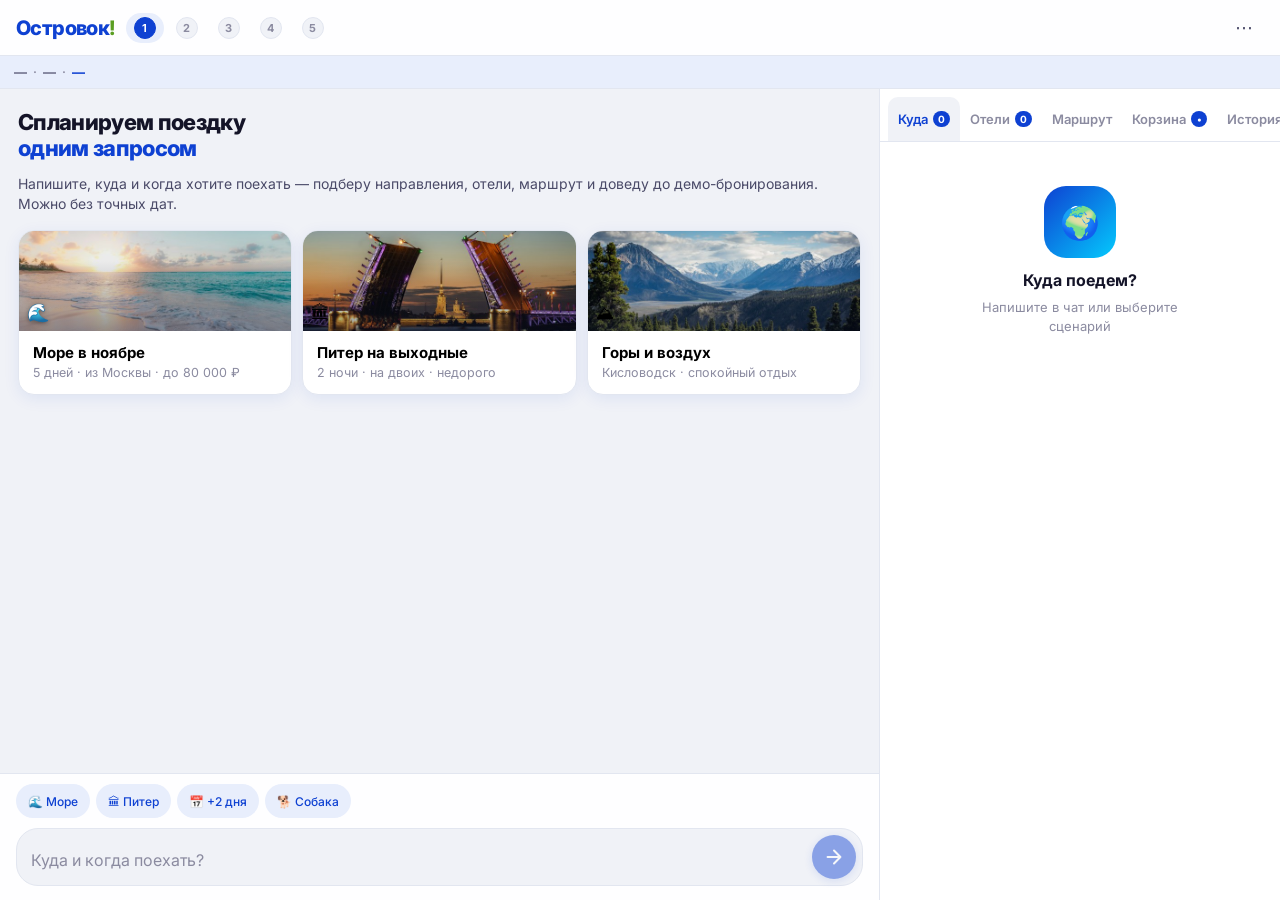
==== commit f3a06aeb: "уловка" ====
--- a/index.html
+++ b/index.html
@@ -13,6 +13,7 @@
   <link rel="stylesheet" href="css/itinerary.css" />
   <link rel="stylesheet" href="css/checkout.css" />
   <link rel="stylesheet" href="css/favorites.css" />
+  <link rel="stylesheet" href="css/history.css" />
   <link rel="stylesheet" href="css/responsive.css" />
   <link rel="preconnect" href="https://fonts.googleapis.com" />
   <link rel="preconnect" href="https://fonts.gstatic.com" crossorigin />
@@ -53,11 +54,11 @@
 
     <!-- Trip chip under header -->
     <div class="trip-bar" id="tripSummary" hidden>
-      <span id="summaryPlace">Куда</span>
+      <span id="summaryPlace">—</span>
       <span class="trip-bar__sep">·</span>
-      <span id="summaryMeta">детали</span>
+      <span id="summaryMeta">—</span>
       <span class="trip-bar__sep">·</span>
-      <strong id="summaryPrice">цена</strong>
+      <strong id="summaryPrice">—</strong>
     </div>
 
     <main class="layout">
@@ -106,6 +107,9 @@
           <button class="tab" data-tab="cart" type="button">
             Корзина <span class="tab__count" id="countCart" hidden>•</span>
           </button>
+          <button class="tab" data-tab="history" type="button">
+            История <span class="tab__count" id="countHistory" hidden>0</span>
+          </button>
           <button class="tab" data-tab="favorites" type="button">♡</button>
         </div>
 
@@ -146,6 +150,15 @@
             <div id="cartRoot"></div>
           </div>
 
+          <div class="tab-panel" id="panel-history">
+            <div class="empty" id="historyEmpty">
+              <div class="empty__visual empty__visual--history"></div>
+              <h3 class="empty__title">История покупок</h3>
+              <p>После демо-бронирования заказ появится здесь (хранится на этом устройстве)</p>
+            </div>
+            <div id="historyRoot"></div>
+          </div>
+
           <div class="tab-panel" id="panel-favorites">
             <div class="empty" id="favEmpty">
               <div class="empty__visual empty__visual--fav"></div>
--- a/css/history.css
+++ b/css/history.css
@@ -0,0 +1,48 @@
+.history-list { display: flex; flex-direction: column; gap: 12px; }
+.history-card__top {
+  display: flex;
+  justify-content: space-between;
+  align-items: flex-start;
+  gap: 12px;
+  margin-bottom: 8px;
+}
+.history-card__hotel {
+  font-size: 13px;
+  color: var(--ink-soft);
+  margin-bottom: 6px;
+}
+.history-card__id {
+  font-family: monospace;
+  font-size: 12px;
+  color: var(--blue);
+  background: var(--bg);
+  display: inline-block;
+  padding: 3px 8px;
+  border-radius: 6px;
+  margin-bottom: 8px;
+}
+.history-card__items {
+  border-top: 1px dashed var(--border);
+  padding-top: 8px;
+  margin-top: 4px;
+}
+.history-item__row {
+  display: flex;
+  justify-content: space-between;
+  gap: 8px;
+  font-size: 13px;
+  color: var(--ink-soft);
+  padding: 3px 0;
+}
+.empty__visual--history {
+  background: linear-gradient(135deg, #0e41d2, #a8e063);
+}
+.empty__visual--history::after {
+  content: "🧾";
+  position: absolute;
+  inset: 0;
+  display: flex;
+  align-items: center;
+  justify-content: center;
+  font-size: 32px;
+}
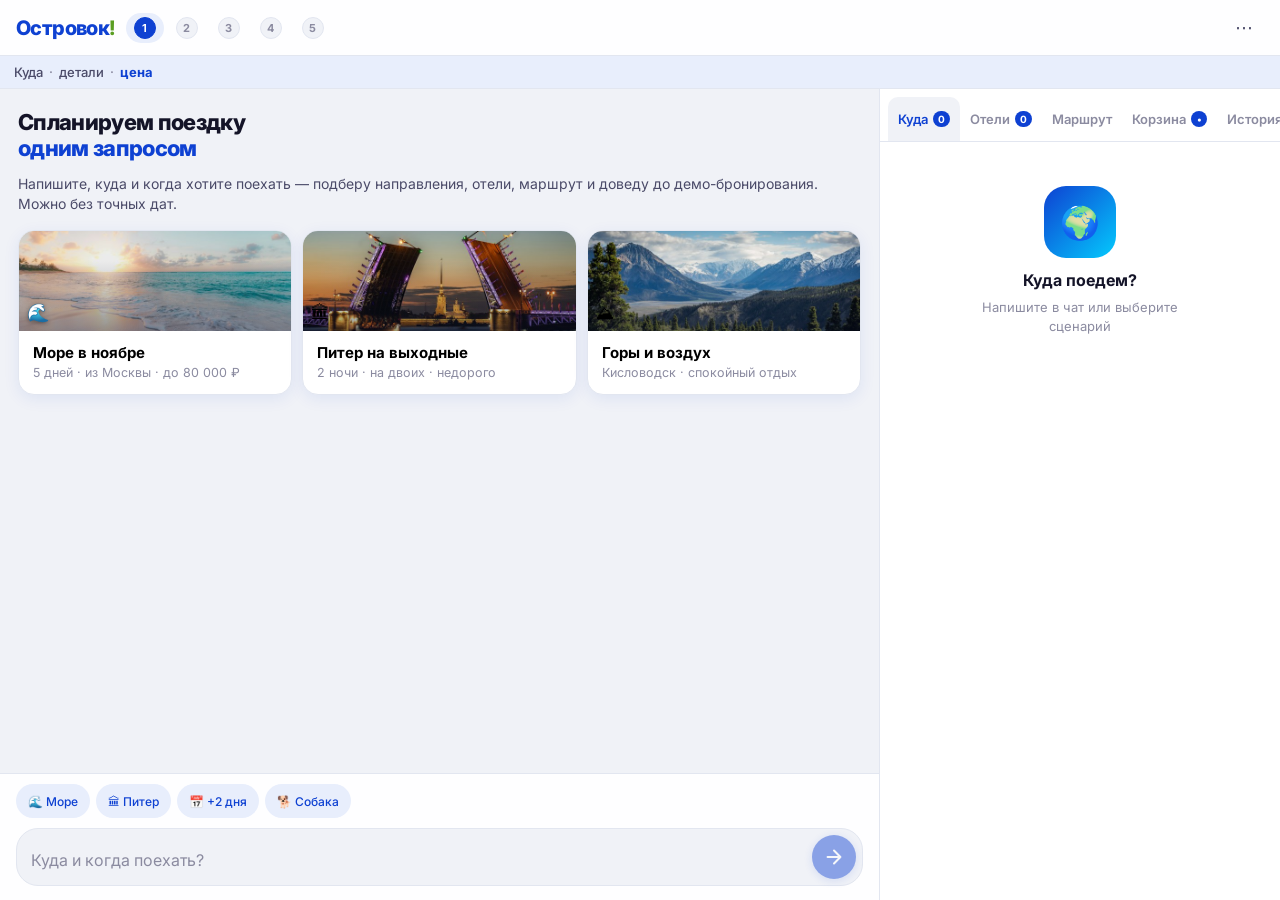
==== commit 1fcd07b6: "остаток" ====
--- a/index.html
+++ b/index.html
@@ -54,11 +54,11 @@
 
     <!-- Trip chip under header -->
     <div class="trip-bar" id="tripSummary" hidden>
-      <span id="summaryPlace">—</span>
+      <span id="summaryPlace">Куда</span>
       <span class="trip-bar__sep">·</span>
-      <span id="summaryMeta">—</span>
+      <span id="summaryMeta">детали</span>
       <span class="trip-bar__sep">·</span>
-      <strong id="summaryPrice">—</strong>
+      <strong id="summaryPrice">цена</strong>
     </div>
 
     <main class="layout">
